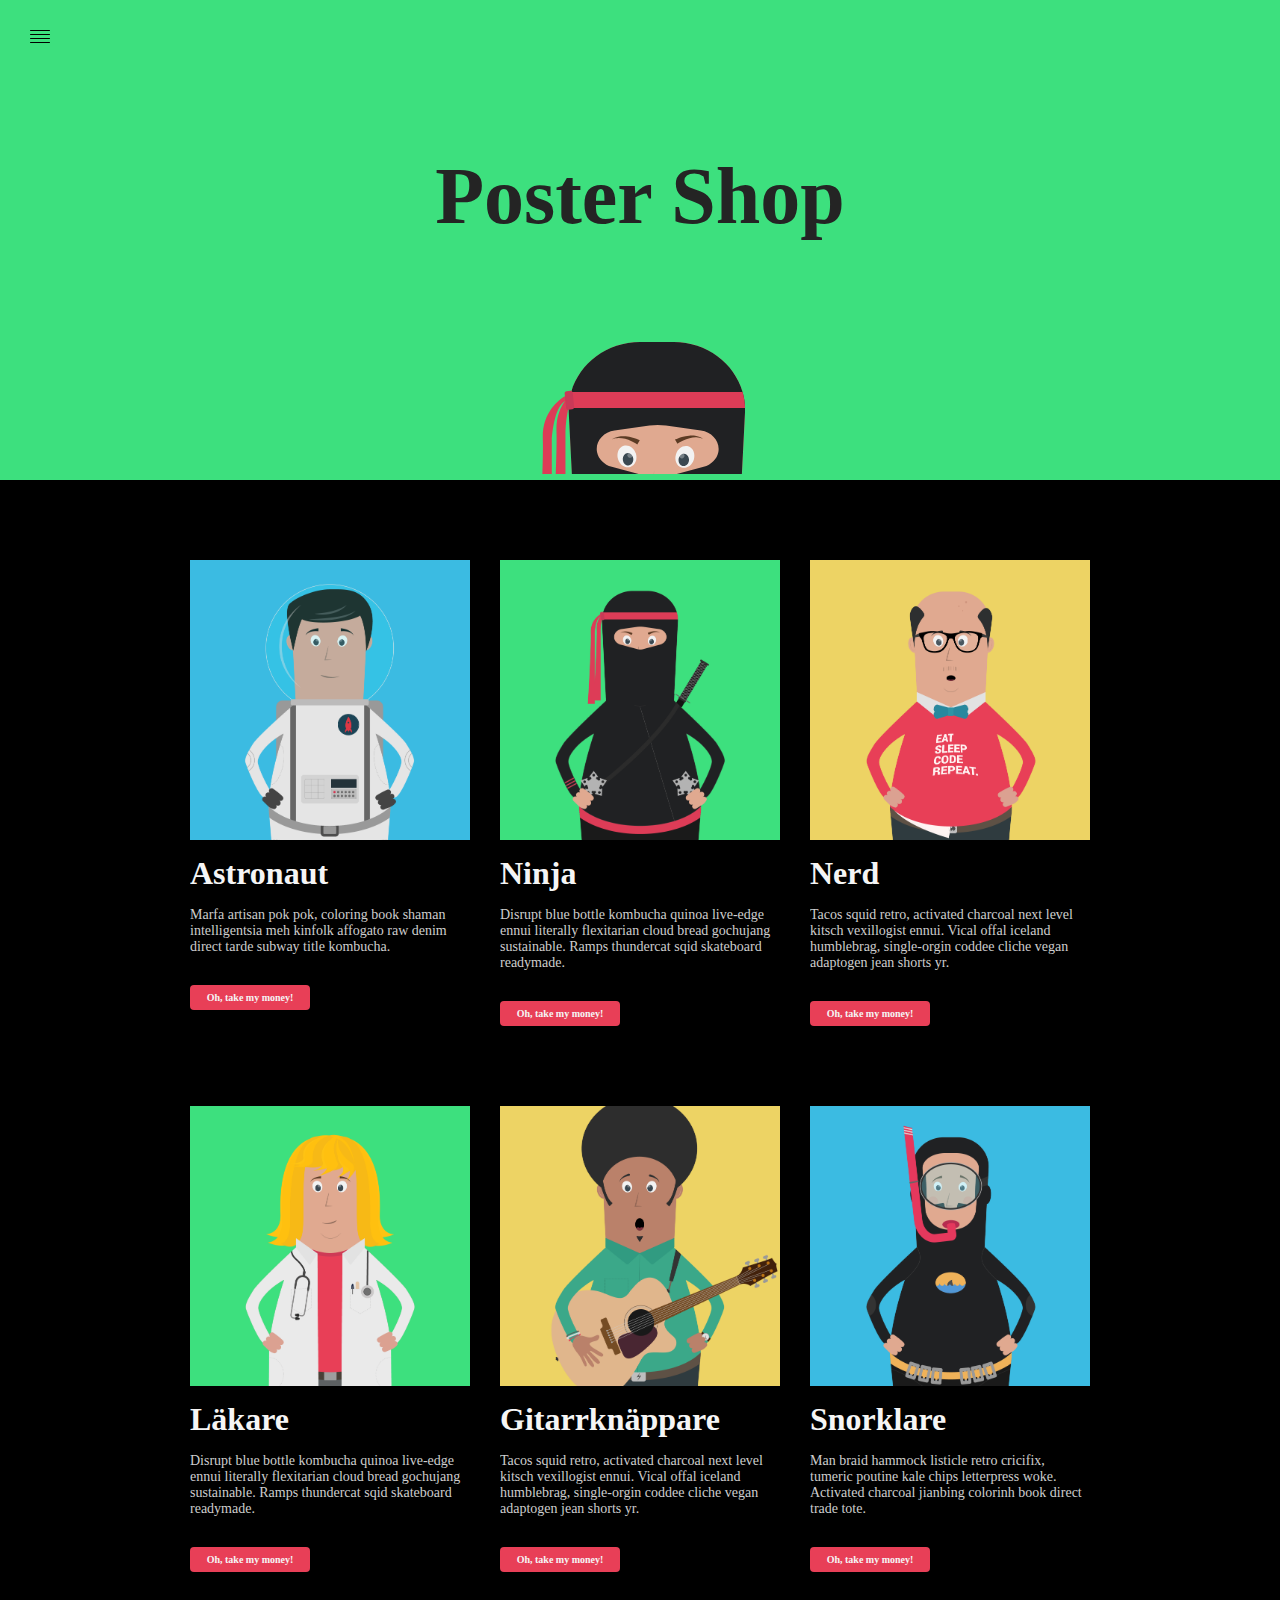
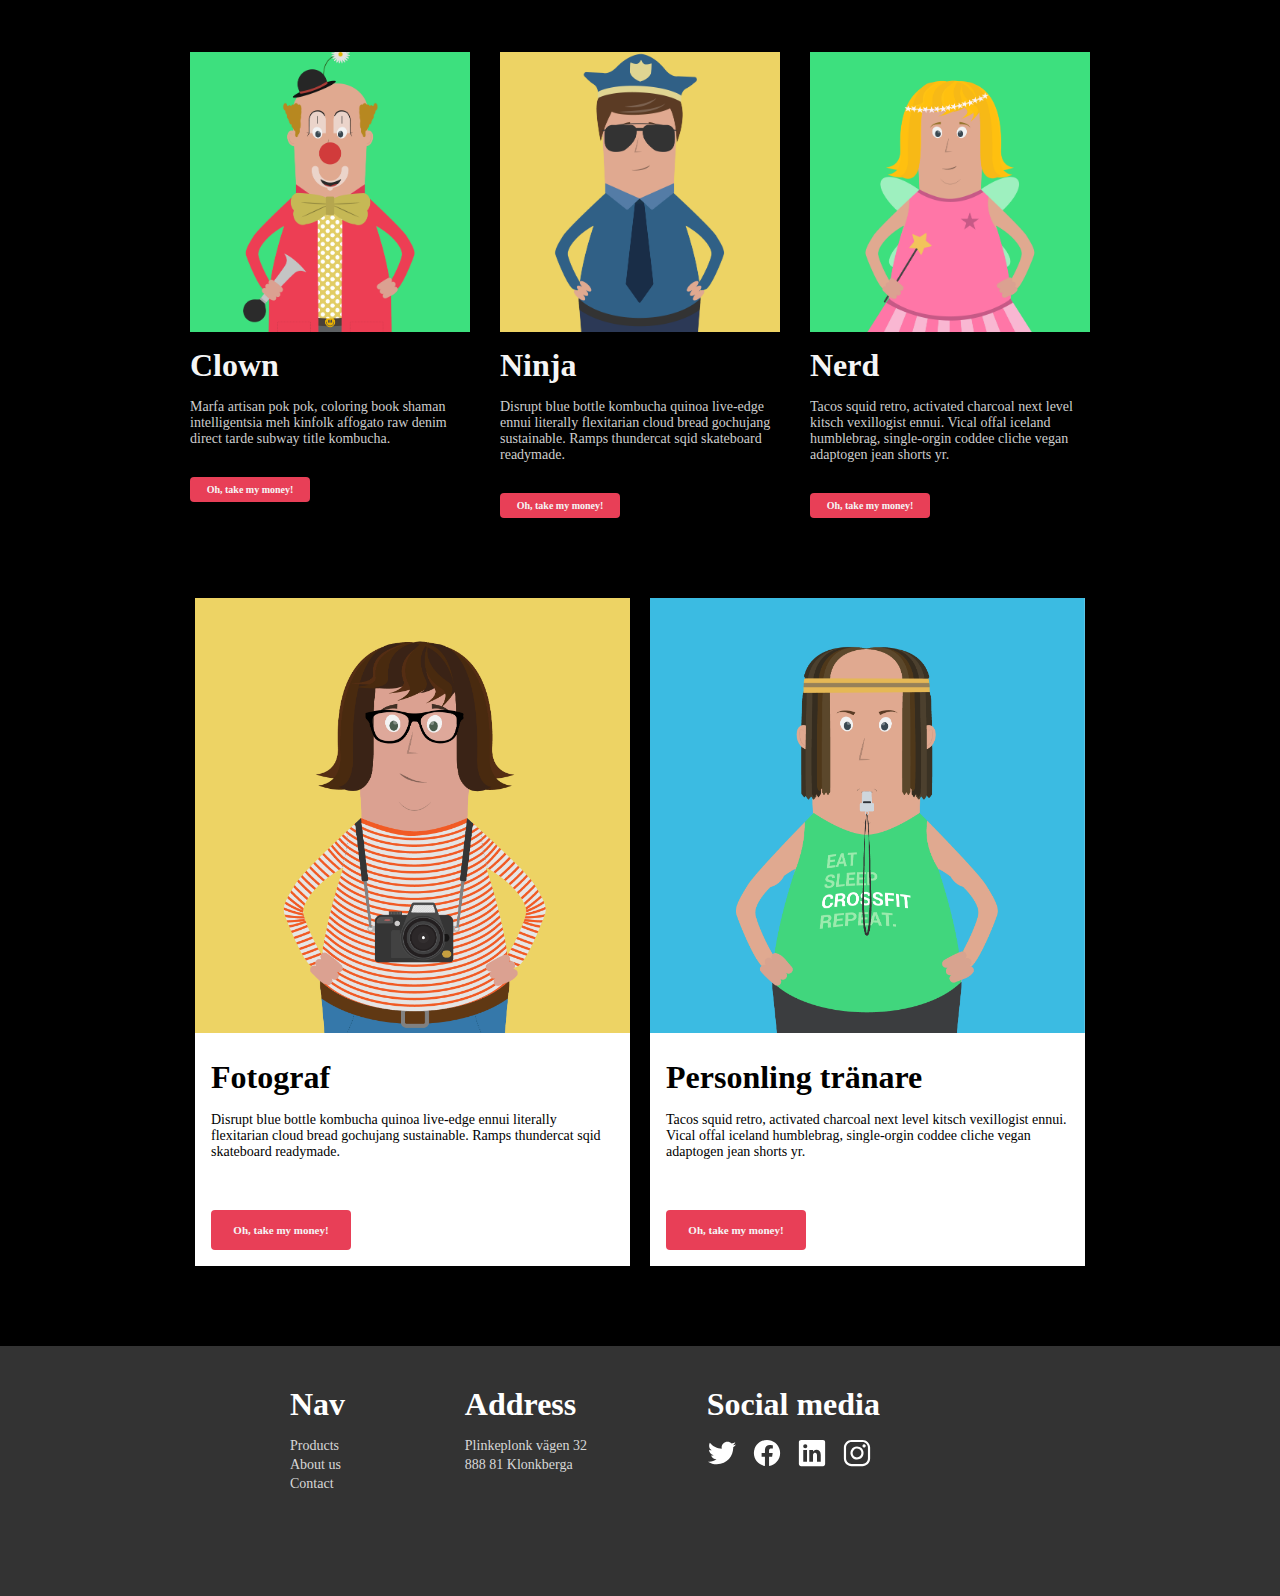
==== index.html @ b1340f45 "add files" ====
<!DOCTYPE html>
<html lang="en">
  <head>
    <meta charset="UTF-8" />
    <meta name="viewport" content="width=device-width, initial-scale=1.0" />
    <link rel="stylesheet" href="style.css" />
    <title>Poster-shop</title>
  </head>
  <body>
    <header>
      <nav>
        <div class="hamburger-menu">
          <div class="line"></div>
          <div class="line"></div>
          <div class="line"></div>
          <div class="line"></div>
        </div>
        <div class="title-div">
          <h1>Poster Shop</h1>
        </div>
        <div class="ninja">
          <img
            class="image ninjaicon"
            src="assets/ninjahead.svg"
            alt="ninjahead"
          />
        </div>
      </nav>
    </header>
    <div class="content-holder">
      <section class="poster">
        <div class="post">
          <img class="image" src="assets/char-1.png" alt="astronaut" />

          <h2>Astronaut</h2>
          <p>
            Marfa artisan pok pok, coloring book shaman intelligentsia meh
            kinfolk affogato raw denim direct tarde subway title kombucha.
          </p>
          <button id="btn">Oh, take my money!</button>
        </div>
        <div class="post">
          <img class="image" src="assets/char-2.png" alt="ninja" />
          <h2>Ninja</h2>
          <p>
            Disrupt blue bottle kombucha quinoa live-edge ennui literally
            flexitarian cloud bread gochujang sustainable. Ramps thundercat sqid
            skateboard readymade.
          </p>
          <button id="btn11">Oh, take my money!</button>
        </div>
        <div class="post">
          <img class="image" src="assets/char-3.png" alt="nerd" />

          <h2>Nerd</h2>
          <p>
            Tacos squid retro, activated charcoal next level kitsch vexillogist
            ennui. Vical offal iceland humblebrag, single-orgin coddee cliche
            vegan adaptogen jean shorts yr.
          </p>
          <button id="btn12">Oh, take my money!</button>
        </div>
      </section>
      <section class="poster1">
        <div class="post">
          <img class="image" src="assets/char-11.png" alt="lakare" />

          <h2>Läkare</h2>
          <p>
            Disrupt blue bottle kombucha quinoa live-edge ennui literally
            flexitarian cloud bread gochujang sustainable. Ramps thundercat sqid
            skateboard readymade.
          </p>
          <button id="btn2">Oh, take my money!</button>
        </div>
        <div class="post">
          <img class="image" src="assets/char-12.png" alt="guitar" />

          <h2>Gitarrknäppare</h2>
          <p>
            Tacos squid retro, activated charcoal next level kitsch vexillogist
            ennui. Vical offal iceland humblebrag, single-orgin coddee cliche
            vegan adaptogen jean shorts yr.
          </p>
          <button id="btn21">Oh, take my money!</button>
        </div>
        <div class="post">
          <img class="image" src="assets/char-4.png" alt="snorklare" />

          <h2>Snorklare</h2>
          <p>
            Man braid hammock listicle retro cricifix, tumeric poutine kale
            chips letterpress woke. Activated charcoal jianbing colorinh book
            direct trade tote.
          </p>
          <button id="btn22">Oh, take my money!</button>
        </div>
      </section>
      <section class="poster2">
        <div class="post">
          <img class="image" src="assets/char-5.png" alt="clown" />

          <h2>Clown</h2>
          <p>
            Marfa artisan pok pok, coloring book shaman intelligentsia meh
            kinfolk affogato raw denim direct tarde subway title kombucha.
          </p>
          <button id="btn3">Oh, take my money!</button>
        </div>
        <div class="post">
          <img class="image" src="assets/char-6.png" alt="ninja2" />

          <h2>Ninja</h2>
          <p>
            Disrupt blue bottle kombucha quinoa live-edge ennui literally
            flexitarian cloud bread gochujang sustainable. Ramps thundercat sqid
            skateboard readymade.
          </p>
          <button id="btn31">Oh, take my money!</button>
        </div>
        <div class="post">
          <img class="image" src="assets/char-8.png" alt="nerd2" />

          <h2>Nerd</h2>
          <p>
            Tacos squid retro, activated charcoal next level kitsch vexillogist
            ennui. Vical offal iceland humblebrag, single-orgin coddee cliche
            vegan adaptogen jean shorts yr.
          </p>
          <button id="btn32">Oh, take my money!</button>
        </div>
      </section>
      <section class="cards">
        <div class="card1">
          <img src="assets/char-7.png" class="boxImg" alt="foto" />

          <h2>Fotograf</h2>
          <p>
            Disrupt blue bottle kombucha quinoa live-edge ennui literally
            flexitarian cloud bread gochujang sustainable. Ramps thundercat sqid
            skateboard readymade.
          </p>
          <button class="boxBtn" id="btnCard1">Oh, take my money!</button>
        </div>
        <div class="card2">
          <img src="assets/char-9.png" class="boxImg" alt="training" />

          <h2>Personling tränare</h2>
          <p>
            Tacos squid retro, activated charcoal next level kitsch vexillogist
            ennui. Vical offal iceland humblebrag, single-orgin coddee cliche
            vegan adaptogen jean shorts yr.
          </p>
          <button class="boxBtn" id="btnCard2">Oh, take my money!</button>
        </div>
      </section>
    </div>
    <footer class="footer">
      <div class="navcontent">
        <h2>Nav</h2>
        <ul class="content-list">
          <li>Products</li>
          <li>About us</li>
          <li>Contact</li>
        </ul>
      </div>
      <div class="navcontent">
        <h2>Address</h2>
        <ul class="content-list">
          <li>Plinkeplonk vägen 32</li>
          <li>888 81 Klonkberga</li>
        </ul>
      </div>
      <div class="navcontent">
         <h2>Social media</h2>
        <ul class="social-media">
          <li><img src="assets/logo-twitter.svg" alt="logo-twitter" /></li>
          <li><img src="assets/logo-facebook.svg" alt="logo-facebook" /></li>
          <li><img src="assets/logo-linkedin.svg" alt="logo-linkedin" /></li>
          <li><img src="assets/logo-instagram.svg" alt="logo-instagram" /></li>
        </ul>
      </div>
    </footer>
  </body>
</html>
---- style.css ----
* {
  margin: 0;
  padding: 0;
}
body {
  background-color: #000;
}
nav {
  display: flex;
  background-color: #3de07e;
  width: 100%;
  height: 480px;
  flex-direction: column;
  gap: 33px;
}
.hamburger-menu {
  display: flex;
  justify-content: flex-start;
  flex-direction: column;
  gap: 3px;
  padding: 30px;
}
.ninjaicon {
  margin-top: 67px;
}

.line {
  content: "";
  color: #000;
  width: 20px;
  border-radius: 4px;
  border-top: 1.5px solid #000;
}
.title-div {
  display: flex;
  justify-content: center;
  align-items: center;
  width: 100%;
}
h1 {
  font-size: 80px;
  white-space: nowrap;
  align-self: center;
  margin-top: 45px;
  font-family: Roboto;
  color: #242424;
}
.ninja {
  display: flex;
  justify-content: center;
  width: 100%;
  align-self: bottom;
}
.content-holder {
  display: flex;
  flex-direction: column;
  justify-content: center;
  gap: 80px;
}
.poster {
  margin-top: 80px;
}
button {
  background-color: #e83f57;
  display: flex;
  align-items: center;
  justify-content: center;
  border-color: transparent;
  text-align: center;
  border-radius: 4px;
  font-family: roboto;
  height: 25px;
  width: 120px;
  font-size: 10px;
  padding-inline: 25px 25px;
  white-space: nowrap;
  font-weight: 600;
  color: whitesmoke;
  margin-top: 15px;
}

.poster,
.poster1,
.poster2 {
  display: flex;
  color: #fff;
  gap: 30px;
  justify-content: center;
}
.post {
  display: flex;
  font-family: roboto;
  gap: 15px;
  flex-direction: column;
  max-width: 280px;
  overflow-x: hidden;
}
.post h2 {
  font-size: 32px;
  color: whitesmoke;
}
.post p {
  color: #ffffffd0;
  font-size: 14px;
}
.cards {
  display: flex;
  gap: 20px;
  justify-content: center;
  margin-bottom: 80px;
}
.card1 {
  width: 435px;
  background-color: #fff;
}

.card2 {
  width: 435px;
  background-color: #fff;
}
.card1 > h2,
.card2 > h2 {
  color: #000;
  font-family: roboto;
  font-size: 32px;
  margin: 16px;
  margin-top: 22px;
}
.card1 > p,
.card2 > p {
  color: #000;
  font-family: roboto;
  font-size: 14px;
  margin-top: 0;
  margin: 16px;
  margin-bottom: 50px;
}
.boxBtn {
  margin: 16px;
  height: 40px;
  font-size: 11px;
  padding-inline: 55px 55px;
  width: 140px;
}

.image {
  max-width: 280px;
  max-height: 280px;
}
.boxImg {
  max-width: 100%;
}

.footer {
  display: flex;
  width: 100%;
  background-color: #333;
  color: whitesmoke;
  height: 250px;
  justify-content: space-between;
}
.navcontent {
  color: #fff;
  margin-top: 40px;
  align-self: flex-start;
}
.navcontent:nth-child(1) {
  margin-inline: 290px 0;
}
.navcontent:nth-child(3) {
  margin-inline: 0px 400px;
}
.navcontent h2 {
  font-size: 32px;
  font-family: roboto;
  margin-bottom: 15px;
}
ul {
  list-style: none;
}
.content-list {
  display: flex;
  flex-direction: column;
  gap: 3px;
  list-style: none;
  text-decoration: none;
}

.content-list > li {
  font-size: 14px;
  color: #ffffffd0;
  font-family: roboto;
}
.social-media {
  display: flex;
  gap: 15px;
}
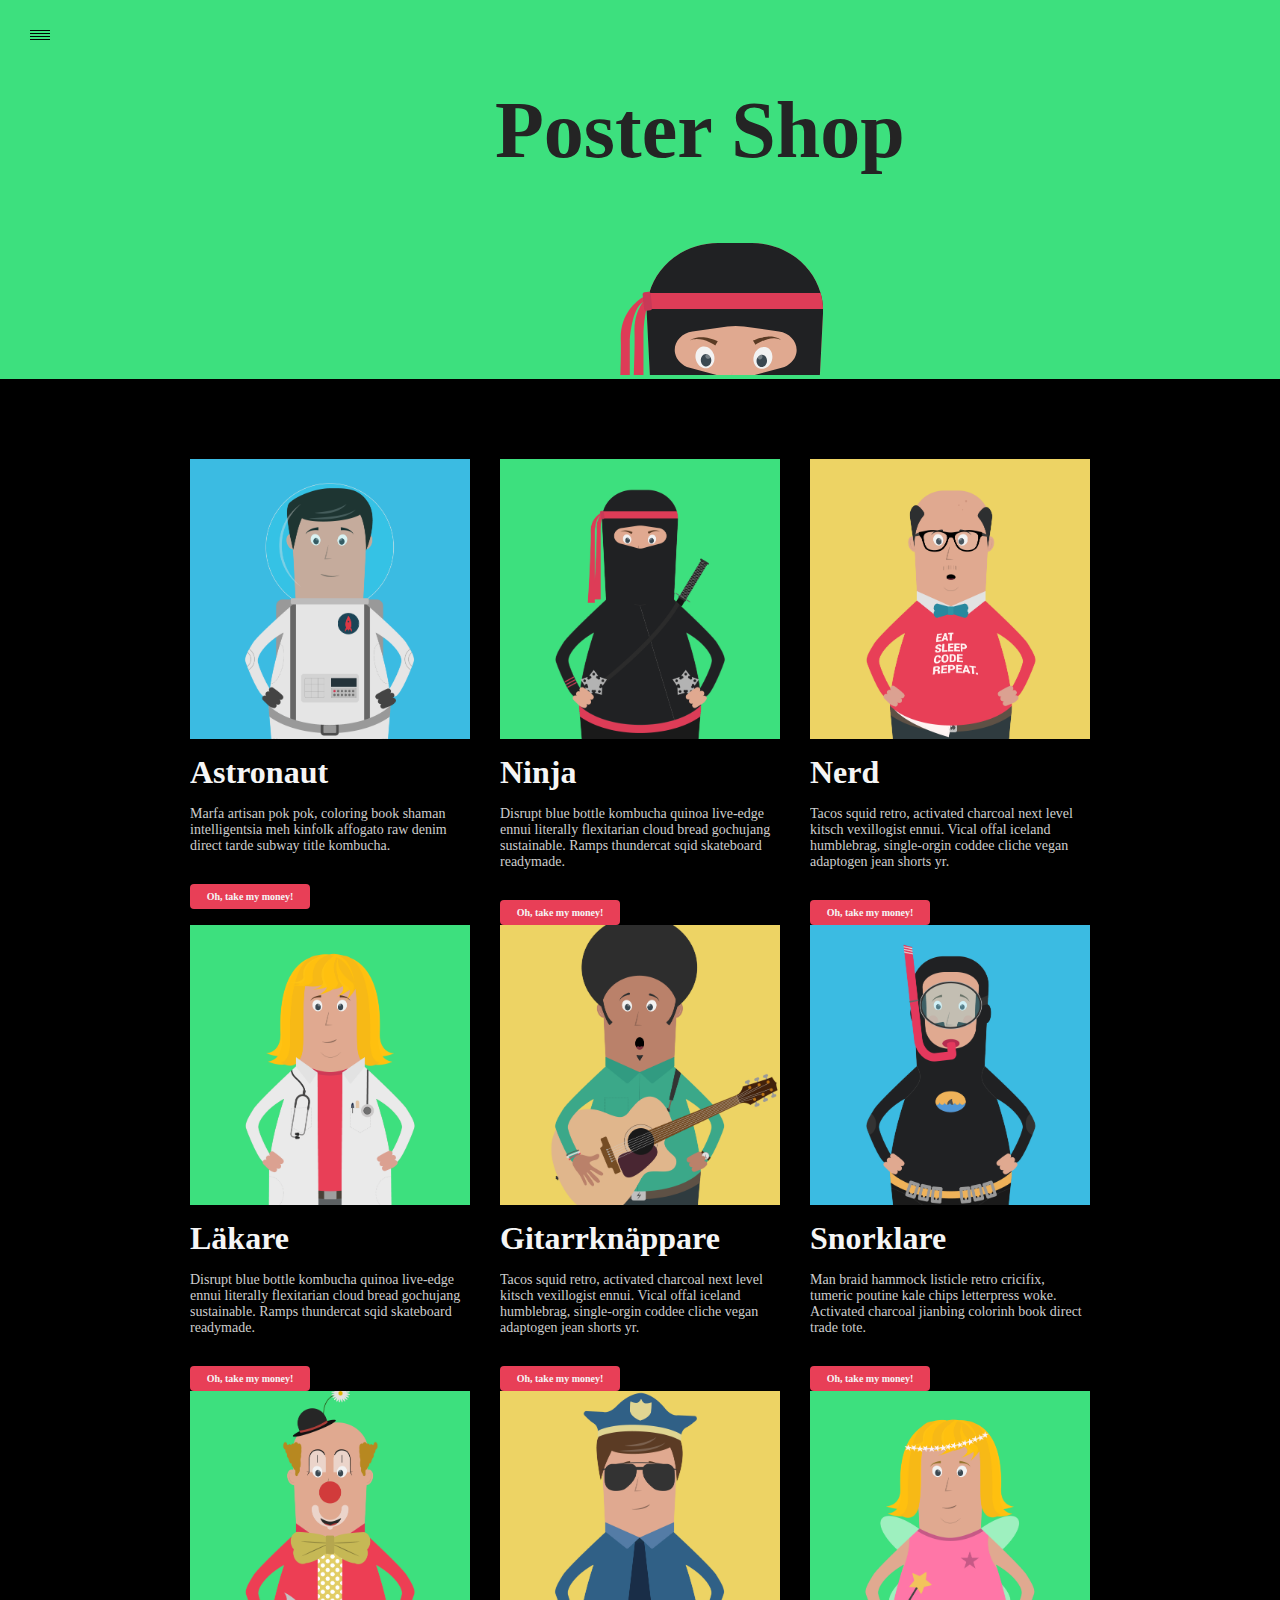
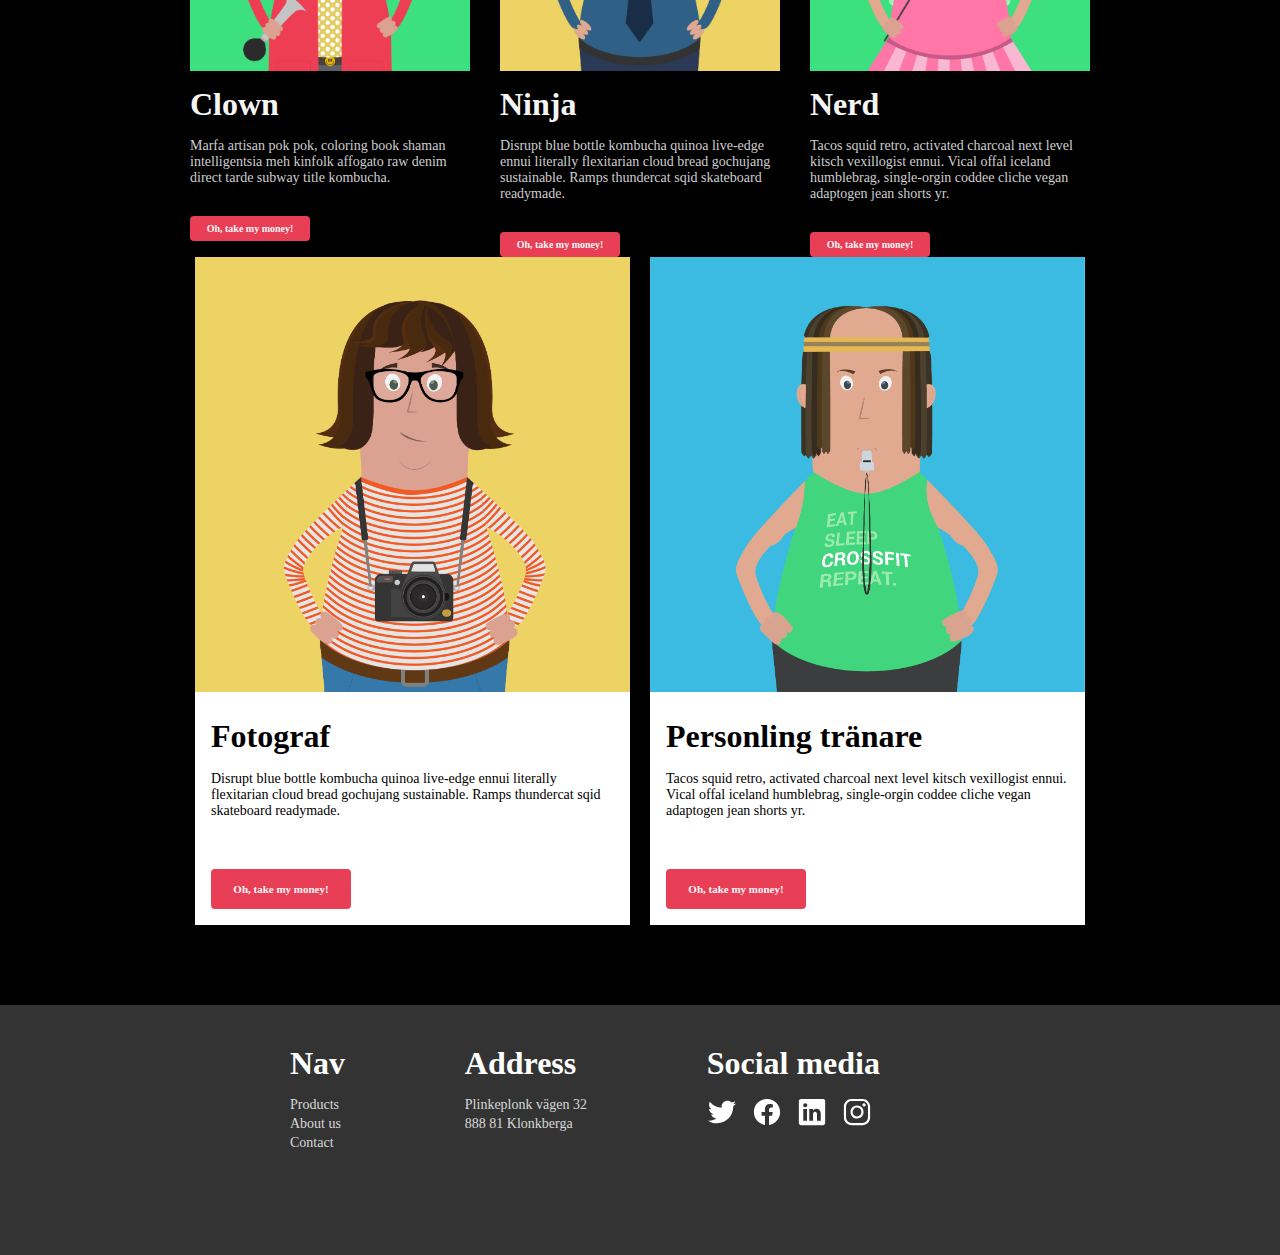
==== commit b83f855e: "added grid for header" ====
--- a/index.html
+++ b/index.html
@@ -7,27 +7,28 @@
     <title>Poster-shop</title>
   </head>
   <body>
-    <header>
-      <nav>
-        <div class="hamburger-menu">
-          <div class="line"></div>
-          <div class="line"></div>
-          <div class="line"></div>
-          <div class="line"></div>
-        </div>
-        <div class="title-div">
+    <nav class="box1">
+      <div class="box1-1">
+        <div class="line l1"></div>
+        <div class="line l2"></div>
+        <div class="line l3"></div>
+        <div class="line l4"></div>
+      </div>
+      <div class="box1-2">
+        <div class="navc n1">
           <h1>Poster Shop</h1>
         </div>
-        <div class="ninja">
+        <div class="navc n2">
           <img
             class="image ninjaicon"
             src="assets/ninjahead.svg"
             alt="ninjahead"
           />
         </div>
-      </nav>
-    </header>
-    <div class="content-holder">
+      </div>
+    </nav>
+
+    <div class="box2">
       <section class="poster">
         <div class="post">
           <img class="image" src="assets/char-1.png" alt="astronaut" />
@@ -172,7 +173,7 @@
         </ul>
       </div>
       <div class="navcontent">
-         <h2>Social media</h2>
+        <h2>Social media</h2>
         <ul class="social-media">
           <li><img src="assets/logo-twitter.svg" alt="logo-twitter" /></li>
           <li><img src="assets/logo-facebook.svg" alt="logo-facebook" /></li>
--- a/style.css
+++ b/style.css
@@ -5,20 +5,16 @@
 body {
   background-color: #000;
 }
-nav {
-  display: flex;
+.box1 {
+  padding: 30px;
+  padding-bottom: 0;
   background-color: #3de07e;
-  width: 100%;
-  height: 480px;
-  flex-direction: column;
-  gap: 33px;
-}
-.hamburger-menu {
-  display: flex;
-  justify-content: flex-start;
-  flex-direction: column;
-  gap: 3px;
-  padding: 30px;
+}
+.box1-1 {
+  display: grid;
+  grid-column: 1;
+  grid-row-gap: 2px;
+  grid-template-columns: 2px 2px 2px;
 }
 .ninjaicon {
   margin-top: 67px;
@@ -27,15 +23,42 @@
 .line {
   content: "";
   color: #000;
+  margin-bottom: 0;
   width: 20px;
-  border-radius: 4px;
   border-top: 1.5px solid #000;
 }
-.title-div {
-  display: flex;
-  justify-content: center;
-  align-items: center;
-  width: 100%;
+.l1 {
+  grid-column: 1 / span 2;
+  grid-row: 1;
+}
+.l2 {
+  grid-column: 1 / span 2;
+  grid-row: 2;
+}
+.l3 {
+  grid-column: 1 / span 2;
+  grid-row: 3;
+}
+.l4 {
+  grid-column: 1 / span 2;
+  grid-row: 4;
+}
+.box1-2 {
+  display: grid;
+  grid-column: 2 / span 3;
+  grid-template-columns: 155px 155px 155px;
+}
+
+.navc {
+  font-family: roboto;
+}
+.n1 {
+  grid-column: 4 / span 5;
+  grid-row: 4;
+}
+.n2 {
+  grid-column: 5 / span 10;
+  grid-row: 5;
 }
 h1 {
   font-size: 80px;
@@ -44,12 +67,6 @@
   margin-top: 45px;
   font-family: Roboto;
   color: #242424;
-}
-.ninja {
-  display: flex;
-  justify-content: center;
-  width: 100%;
-  align-self: bottom;
 }
 .content-holder {
   display: flex;
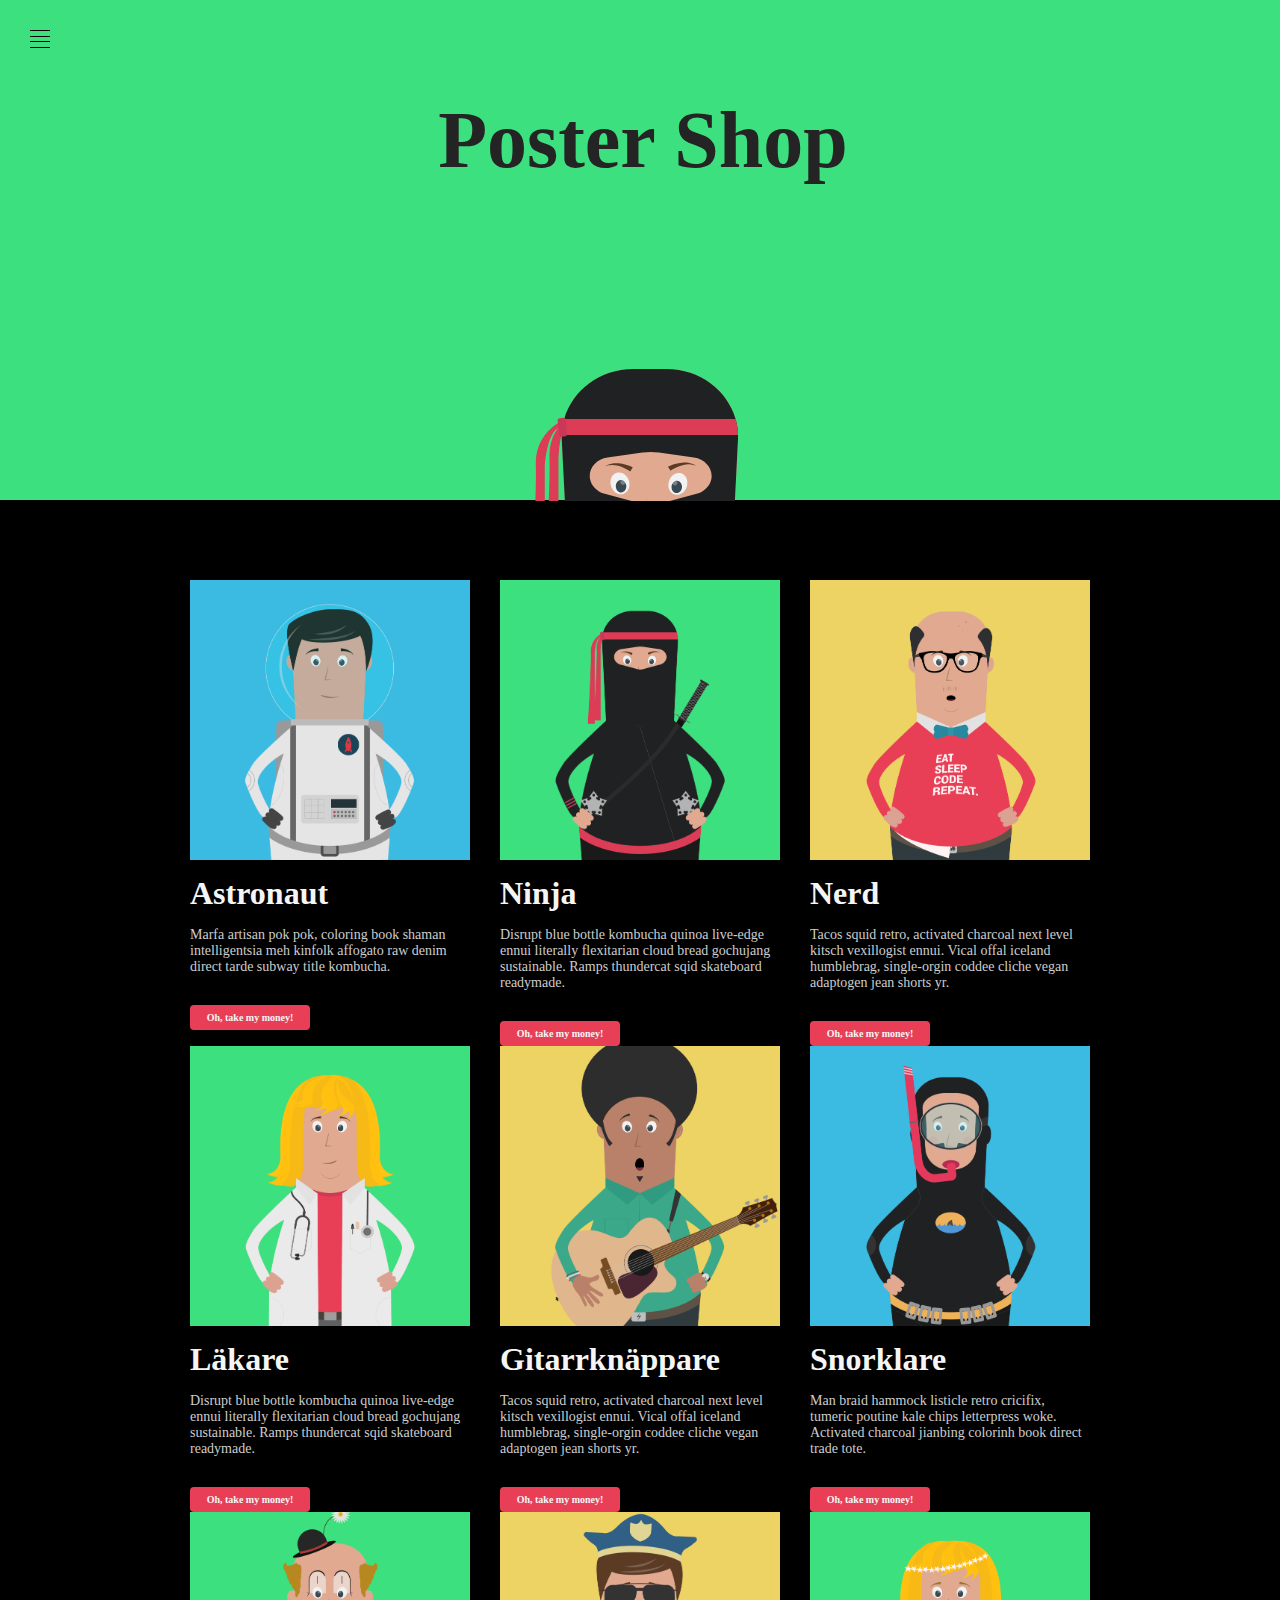
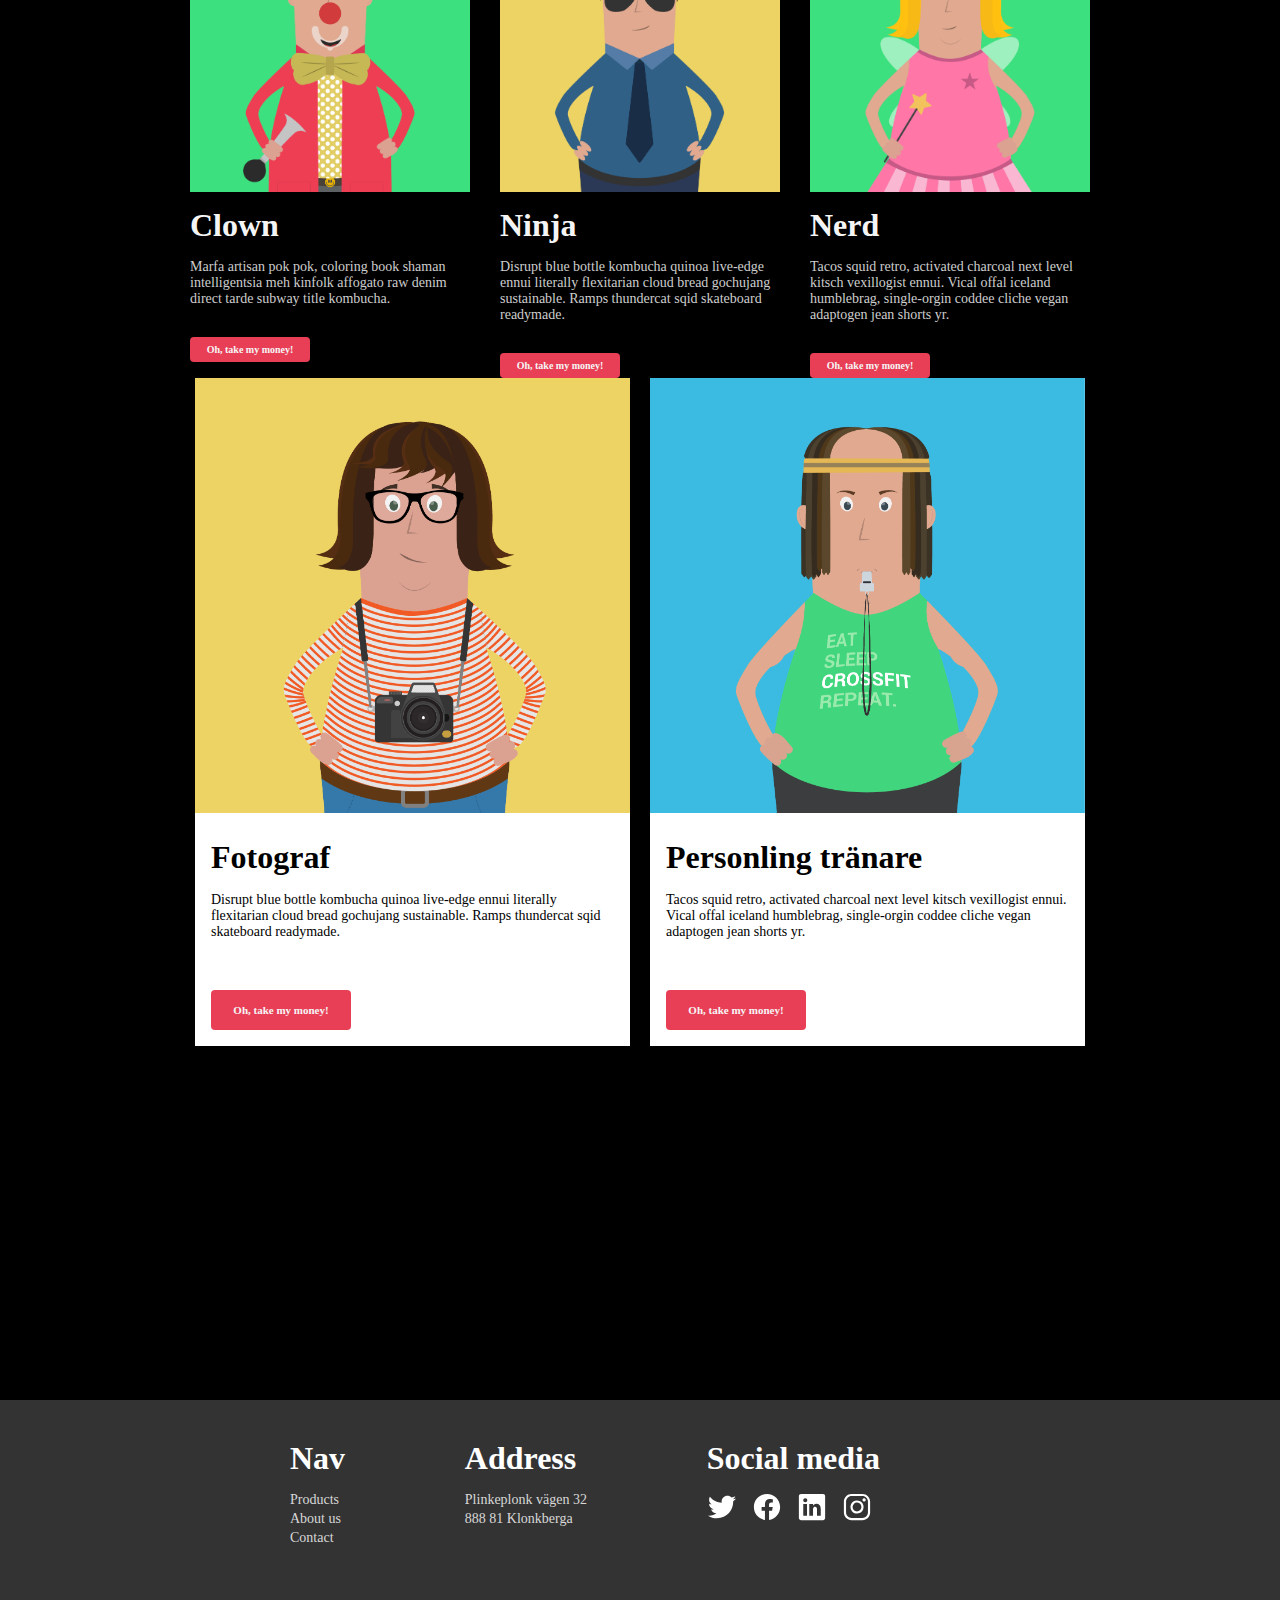
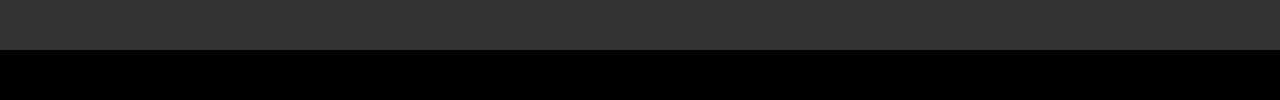
==== commit cb25d3ca: "add grid style for header" ====
--- a/index.html
+++ b/index.html
@@ -7,180 +7,184 @@
     <title>Poster-shop</title>
   </head>
   <body>
-    <nav class="box1">
-      <div class="box1-1">
-        <div class="line l1"></div>
-        <div class="line l2"></div>
-        <div class="line l3"></div>
-        <div class="line l4"></div>
+    <div class="page-container">
+      <nav class="box1 h1">
+        <div class="box1-1">
+          <div class="line l1"></div>
+          <div class="line l2"></div>
+          <div class="line l3"></div>
+          <div class="line l4"></div>
+        </div>
+        <div class="box1-2">
+          <div class="navc n1">
+            <h1>Poster Shop</h1>
+          </div>
+          <div class="navc n2">
+            <img
+              class="image ninjaicon"
+              src="assets/ninjahead.svg"
+              alt="ninjahead"
+            />
+          </div>
+        </div>
+      </nav>
+
+      <div class="box2" h2>
+        <section class="poster">
+          <div class="post">
+            <img class="image" src="assets/char-1.png" alt="astronaut" />
+
+            <h2>Astronaut</h2>
+            <p>
+              Marfa artisan pok pok, coloring book shaman intelligentsia meh
+              kinfolk affogato raw denim direct tarde subway title kombucha.
+            </p>
+            <button id="btn">Oh, take my money!</button>
+          </div>
+          <div class="post">
+            <img class="image" src="assets/char-2.png" alt="ninja" />
+            <h2>Ninja</h2>
+            <p>
+              Disrupt blue bottle kombucha quinoa live-edge ennui literally
+              flexitarian cloud bread gochujang sustainable. Ramps thundercat
+              sqid skateboard readymade.
+            </p>
+            <button id="btn11">Oh, take my money!</button>
+          </div>
+          <div class="post">
+            <img class="image" src="assets/char-3.png" alt="nerd" />
+
+            <h2>Nerd</h2>
+            <p>
+              Tacos squid retro, activated charcoal next level kitsch
+              vexillogist ennui. Vical offal iceland humblebrag, single-orgin
+              coddee cliche vegan adaptogen jean shorts yr.
+            </p>
+            <button id="btn12">Oh, take my money!</button>
+          </div>
+        </section>
+        <section class="poster1">
+          <div class="post">
+            <img class="image" src="assets/char-11.png" alt="lakare" />
+
+            <h2>Läkare</h2>
+            <p>
+              Disrupt blue bottle kombucha quinoa live-edge ennui literally
+              flexitarian cloud bread gochujang sustainable. Ramps thundercat
+              sqid skateboard readymade.
+            </p>
+            <button id="btn2">Oh, take my money!</button>
+          </div>
+          <div class="post">
+            <img class="image" src="assets/char-12.png" alt="guitar" />
+
+            <h2>Gitarrknäppare</h2>
+            <p>
+              Tacos squid retro, activated charcoal next level kitsch
+              vexillogist ennui. Vical offal iceland humblebrag, single-orgin
+              coddee cliche vegan adaptogen jean shorts yr.
+            </p>
+            <button id="btn21">Oh, take my money!</button>
+          </div>
+          <div class="post">
+            <img class="image" src="assets/char-4.png" alt="snorklare" />
+
+            <h2>Snorklare</h2>
+            <p>
+              Man braid hammock listicle retro cricifix, tumeric poutine kale
+              chips letterpress woke. Activated charcoal jianbing colorinh book
+              direct trade tote.
+            </p>
+            <button id="btn22">Oh, take my money!</button>
+          </div>
+        </section>
+        <section class="poster2">
+          <div class="post">
+            <img class="image" src="assets/char-5.png" alt="clown" />
+
+            <h2>Clown</h2>
+            <p>
+              Marfa artisan pok pok, coloring book shaman intelligentsia meh
+              kinfolk affogato raw denim direct tarde subway title kombucha.
+            </p>
+            <button id="btn3">Oh, take my money!</button>
+          </div>
+          <div class="post">
+            <img class="image" src="assets/char-6.png" alt="ninja2" />
+
+            <h2>Ninja</h2>
+            <p>
+              Disrupt blue bottle kombucha quinoa live-edge ennui literally
+              flexitarian cloud bread gochujang sustainable. Ramps thundercat
+              sqid skateboard readymade.
+            </p>
+            <button id="btn31">Oh, take my money!</button>
+          </div>
+          <div class="post">
+            <img class="image" src="assets/char-8.png" alt="nerd2" />
+
+            <h2>Nerd</h2>
+            <p>
+              Tacos squid retro, activated charcoal next level kitsch
+              vexillogist ennui. Vical offal iceland humblebrag, single-orgin
+              coddee cliche vegan adaptogen jean shorts yr.
+            </p>
+            <button id="btn32">Oh, take my money!</button>
+          </div>
+        </section>
+        <section class="cards">
+          <div class="card1">
+            <img src="assets/char-7.png" class="boxImg" alt="foto" />
+
+            <h2>Fotograf</h2>
+            <p>
+              Disrupt blue bottle kombucha quinoa live-edge ennui literally
+              flexitarian cloud bread gochujang sustainable. Ramps thundercat
+              sqid skateboard readymade.
+            </p>
+            <button class="boxBtn" id="btnCard1">Oh, take my money!</button>
+          </div>
+          <div class="card2">
+            <img src="assets/char-9.png" class="boxImg" alt="training" />
+
+            <h2>Personling tränare</h2>
+            <p>
+              Tacos squid retro, activated charcoal next level kitsch
+              vexillogist ennui. Vical offal iceland humblebrag, single-orgin
+              coddee cliche vegan adaptogen jean shorts yr.
+            </p>
+            <button class="boxBtn" id="btnCard2">Oh, take my money!</button>
+          </div>
+        </section>
       </div>
-      <div class="box1-2">
-        <div class="navc n1">
-          <h1>Poster Shop</h1>
+      <footer class="box3 h3">
+        <div class="navcontent">
+          <h2>Nav</h2>
+          <ul class="content-list">
+            <li>Products</li>
+            <li>About us</li>
+            <li>Contact</li>
+          </ul>
         </div>
-        <div class="navc n2">
-          <img
-            class="image ninjaicon"
-            src="assets/ninjahead.svg"
-            alt="ninjahead"
-          />
+        <div class="navcontent">
+          <h2>Address</h2>
+          <ul class="content-list">
+            <li>Plinkeplonk vägen 32</li>
+            <li>888 81 Klonkberga</li>
+          </ul>
         </div>
-      </div>
-    </nav>
-
-    <div class="box2">
-      <section class="poster">
-        <div class="post">
-          <img class="image" src="assets/char-1.png" alt="astronaut" />
-
-          <h2>Astronaut</h2>
-          <p>
-            Marfa artisan pok pok, coloring book shaman intelligentsia meh
-            kinfolk affogato raw denim direct tarde subway title kombucha.
-          </p>
-          <button id="btn">Oh, take my money!</button>
+        <div class="navcontent">
+          <h2>Social media</h2>
+          <ul class="social-media">
+            <li><img src="assets/logo-twitter.svg" alt="logo-twitter" /></li>
+            <li><img src="assets/logo-facebook.svg" alt="logo-facebook" /></li>
+            <li><img src="assets/logo-linkedin.svg" alt="logo-linkedin" /></li>
+            <li>
+              <img src="assets/logo-instagram.svg" alt="logo-instagram" />
+            </li>
+          </ul>
         </div>
-        <div class="post">
-          <img class="image" src="assets/char-2.png" alt="ninja" />
-          <h2>Ninja</h2>
-          <p>
-            Disrupt blue bottle kombucha quinoa live-edge ennui literally
-            flexitarian cloud bread gochujang sustainable. Ramps thundercat sqid
-            skateboard readymade.
-          </p>
-          <button id="btn11">Oh, take my money!</button>
-        </div>
-        <div class="post">
-          <img class="image" src="assets/char-3.png" alt="nerd" />
-
-          <h2>Nerd</h2>
-          <p>
-            Tacos squid retro, activated charcoal next level kitsch vexillogist
-            ennui. Vical offal iceland humblebrag, single-orgin coddee cliche
-            vegan adaptogen jean shorts yr.
-          </p>
-          <button id="btn12">Oh, take my money!</button>
-        </div>
-      </section>
-      <section class="poster1">
-        <div class="post">
-          <img class="image" src="assets/char-11.png" alt="lakare" />
-
-          <h2>Läkare</h2>
-          <p>
-            Disrupt blue bottle kombucha quinoa live-edge ennui literally
-            flexitarian cloud bread gochujang sustainable. Ramps thundercat sqid
-            skateboard readymade.
-          </p>
-          <button id="btn2">Oh, take my money!</button>
-        </div>
-        <div class="post">
-          <img class="image" src="assets/char-12.png" alt="guitar" />
-
-          <h2>Gitarrknäppare</h2>
-          <p>
-            Tacos squid retro, activated charcoal next level kitsch vexillogist
-            ennui. Vical offal iceland humblebrag, single-orgin coddee cliche
-            vegan adaptogen jean shorts yr.
-          </p>
-          <button id="btn21">Oh, take my money!</button>
-        </div>
-        <div class="post">
-          <img class="image" src="assets/char-4.png" alt="snorklare" />
-
-          <h2>Snorklare</h2>
-          <p>
-            Man braid hammock listicle retro cricifix, tumeric poutine kale
-            chips letterpress woke. Activated charcoal jianbing colorinh book
-            direct trade tote.
-          </p>
-          <button id="btn22">Oh, take my money!</button>
-        </div>
-      </section>
-      <section class="poster2">
-        <div class="post">
-          <img class="image" src="assets/char-5.png" alt="clown" />
-
-          <h2>Clown</h2>
-          <p>
-            Marfa artisan pok pok, coloring book shaman intelligentsia meh
-            kinfolk affogato raw denim direct tarde subway title kombucha.
-          </p>
-          <button id="btn3">Oh, take my money!</button>
-        </div>
-        <div class="post">
-          <img class="image" src="assets/char-6.png" alt="ninja2" />
-
-          <h2>Ninja</h2>
-          <p>
-            Disrupt blue bottle kombucha quinoa live-edge ennui literally
-            flexitarian cloud bread gochujang sustainable. Ramps thundercat sqid
-            skateboard readymade.
-          </p>
-          <button id="btn31">Oh, take my money!</button>
-        </div>
-        <div class="post">
-          <img class="image" src="assets/char-8.png" alt="nerd2" />
-
-          <h2>Nerd</h2>
-          <p>
-            Tacos squid retro, activated charcoal next level kitsch vexillogist
-            ennui. Vical offal iceland humblebrag, single-orgin coddee cliche
-            vegan adaptogen jean shorts yr.
-          </p>
-          <button id="btn32">Oh, take my money!</button>
-        </div>
-      </section>
-      <section class="cards">
-        <div class="card1">
-          <img src="assets/char-7.png" class="boxImg" alt="foto" />
-
-          <h2>Fotograf</h2>
-          <p>
-            Disrupt blue bottle kombucha quinoa live-edge ennui literally
-            flexitarian cloud bread gochujang sustainable. Ramps thundercat sqid
-            skateboard readymade.
-          </p>
-          <button class="boxBtn" id="btnCard1">Oh, take my money!</button>
-        </div>
-        <div class="card2">
-          <img src="assets/char-9.png" class="boxImg" alt="training" />
-
-          <h2>Personling tränare</h2>
-          <p>
-            Tacos squid retro, activated charcoal next level kitsch vexillogist
-            ennui. Vical offal iceland humblebrag, single-orgin coddee cliche
-            vegan adaptogen jean shorts yr.
-          </p>
-          <button class="boxBtn" id="btnCard2">Oh, take my money!</button>
-        </div>
-      </section>
+      </footer>
     </div>
-    <footer class="footer">
-      <div class="navcontent">
-        <h2>Nav</h2>
-        <ul class="content-list">
-          <li>Products</li>
-          <li>About us</li>
-          <li>Contact</li>
-        </ul>
-      </div>
-      <div class="navcontent">
-        <h2>Address</h2>
-        <ul class="content-list">
-          <li>Plinkeplonk vägen 32</li>
-          <li>888 81 Klonkberga</li>
-        </ul>
-      </div>
-      <div class="navcontent">
-        <h2>Social media</h2>
-        <ul class="social-media">
-          <li><img src="assets/logo-twitter.svg" alt="logo-twitter" /></li>
-          <li><img src="assets/logo-facebook.svg" alt="logo-facebook" /></li>
-          <li><img src="assets/logo-linkedin.svg" alt="logo-linkedin" /></li>
-          <li><img src="assets/logo-instagram.svg" alt="logo-instagram" /></li>
-        </ul>
-      </div>
-    </footer>
   </body>
 </html>
--- a/style.css
+++ b/style.css
@@ -2,10 +2,17 @@
   margin: 0;
   padding: 0;
 }
+
 body {
   background-color: #000;
 }
+.page-container {
+  display: grid;
+  grid-template-rows: 500px 2500px 300px;
+}
 .box1 {
+  display: grid;
+  grid-template-rows: 20px 200px 200px;
   padding: 30px;
   padding-bottom: 0;
   background-color: #3de07e;
@@ -45,21 +52,27 @@
 }
 .box1-2 {
   display: grid;
-  grid-column: 2 / span 3;
-  grid-template-columns: 155px 155px 155px;
-}
-
+  grid-column: 2;
+  grid-row: 2;
+  grid-gap: 52px;
+  grid-template-rows: 200px 200px 200px;
+}
 .navc {
-  font-family: roboto;
-}
-.n1 {
-  grid-column: 4 / span 5;
-  grid-row: 4;
-}
-.n2 {
-  grid-column: 5 / span 10;
-  grid-row: 5;
-}
+  width: 100%;
+}
+.navc .n1 {
+  grid-row: 1;
+  font-family: roboto;
+}
+.ninjaicon {
+  margin-inline: 85px;
+}
+
+.navc .n2 {
+  grid-row: 3;
+  font-family: roboto;
+}
+
 h1 {
   font-size: 80px;
   white-space: nowrap;
@@ -168,7 +181,7 @@
   max-width: 100%;
 }
 
-.footer {
+.box3 {
   display: flex;
   width: 100%;
   background-color: #333;
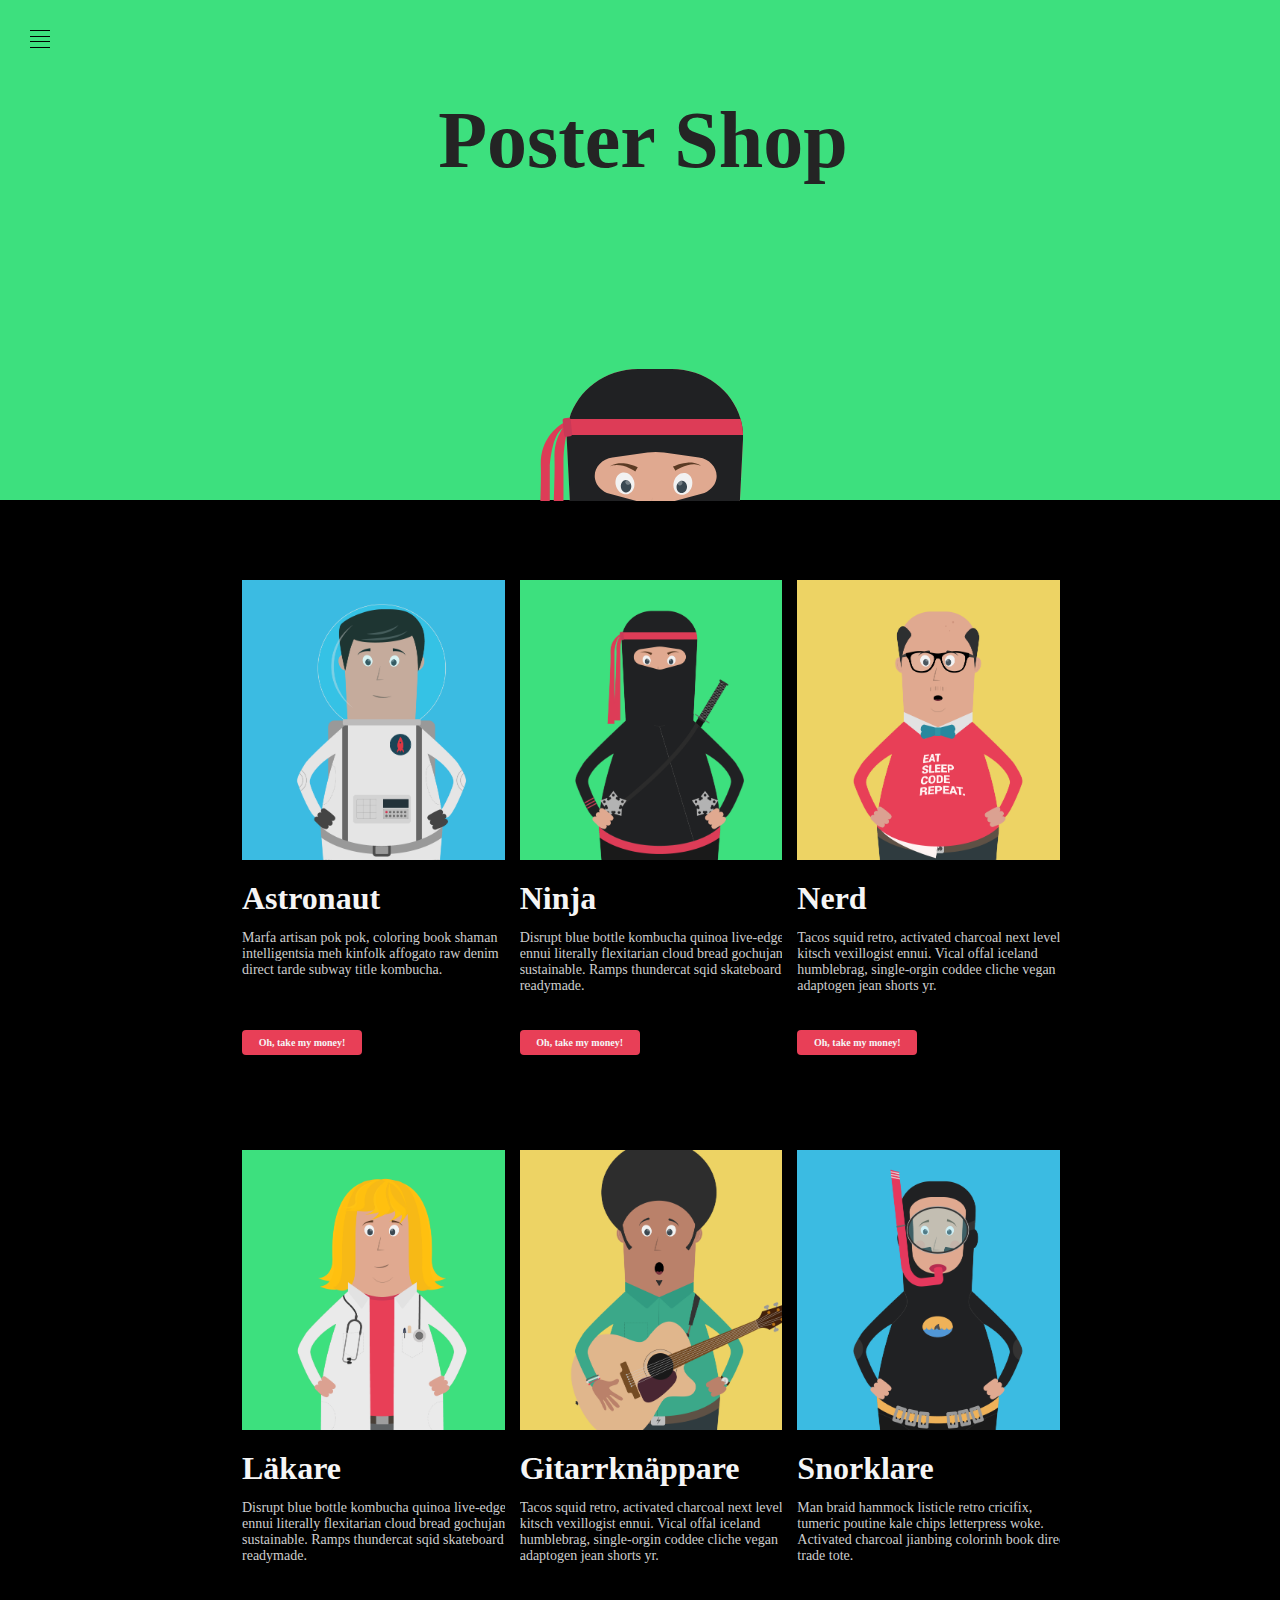
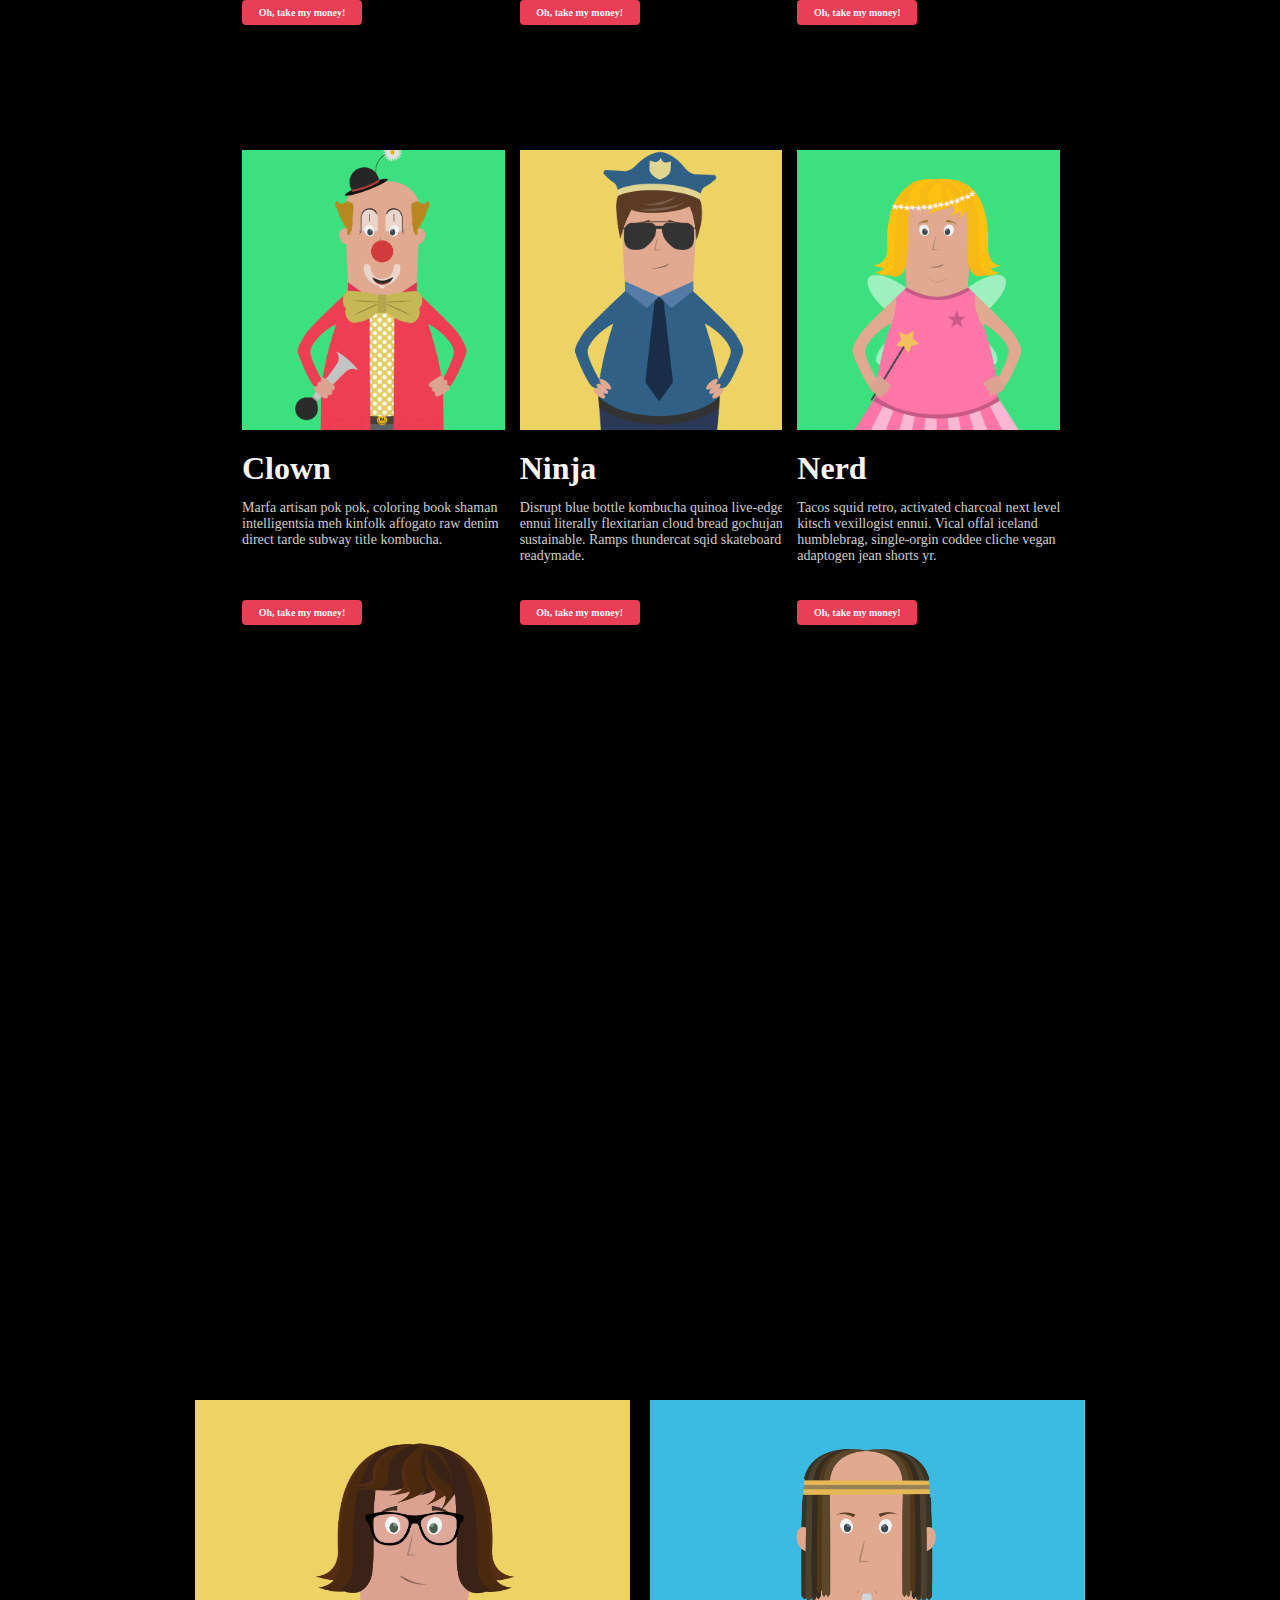
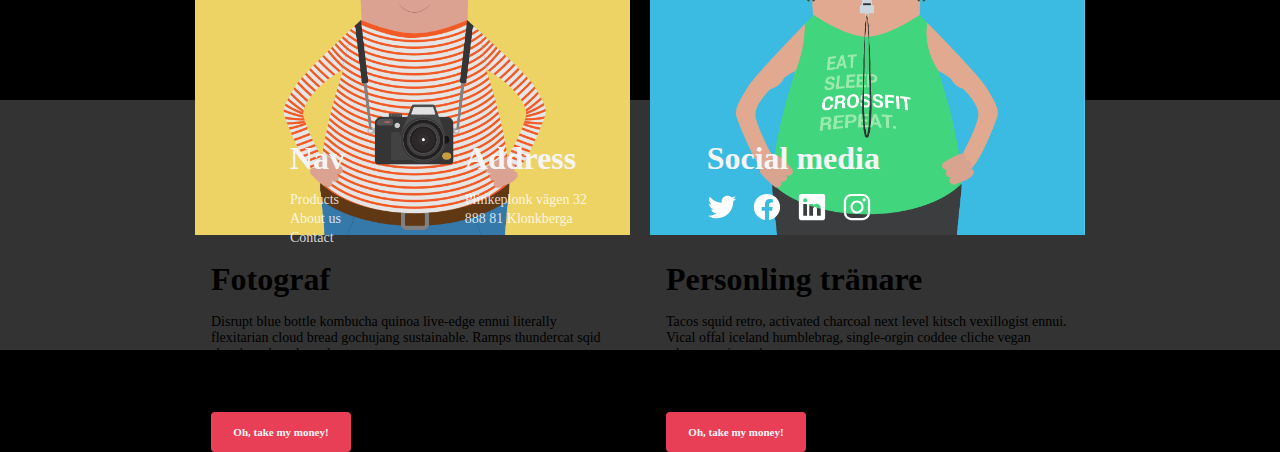
==== commit ad148252: "fix grid CSS for first part of body." ====
--- a/index.html
+++ b/index.html
@@ -30,8 +30,8 @@
       </nav>
 
       <div class="box2" h2>
-        <section class="poster">
-          <div class="post">
+        <div class="box2-1">
+          <div class="post1 p1">
             <img class="image" src="assets/char-1.png" alt="astronaut" />
 
             <h2>Astronaut</h2>
@@ -41,7 +41,7 @@
             </p>
             <button id="btn">Oh, take my money!</button>
           </div>
-          <div class="post">
+          <div class="post1 p2">
             <img class="image" src="assets/char-2.png" alt="ninja" />
             <h2>Ninja</h2>
             <p>
@@ -51,7 +51,7 @@
             </p>
             <button id="btn11">Oh, take my money!</button>
           </div>
-          <div class="post">
+          <div class="post1 p3">
             <img class="image" src="assets/char-3.png" alt="nerd" />
 
             <h2>Nerd</h2>
@@ -62,9 +62,9 @@
             </p>
             <button id="btn12">Oh, take my money!</button>
           </div>
-        </section>
-        <section class="poster1">
-          <div class="post">
+        </div>
+        <div class="box2-2">
+          <div class="post2 p21">
             <img class="image" src="assets/char-11.png" alt="lakare" />
 
             <h2>Läkare</h2>
@@ -75,7 +75,7 @@
             </p>
             <button id="btn2">Oh, take my money!</button>
           </div>
-          <div class="post">
+          <div class="post2 p22">
             <img class="image" src="assets/char-12.png" alt="guitar" />
 
             <h2>Gitarrknäppare</h2>
@@ -86,7 +86,7 @@
             </p>
             <button id="btn21">Oh, take my money!</button>
           </div>
-          <div class="post">
+          <div class="post2 p23">
             <img class="image" src="assets/char-4.png" alt="snorklare" />
 
             <h2>Snorklare</h2>
@@ -97,9 +97,9 @@
             </p>
             <button id="btn22">Oh, take my money!</button>
           </div>
-        </section>
-        <section class="poster2">
-          <div class="post">
+        </div>
+        <div class="box2-3">
+          <div class="post3 p31">
             <img class="image" src="assets/char-5.png" alt="clown" />
 
             <h2>Clown</h2>
@@ -109,7 +109,7 @@
             </p>
             <button id="btn3">Oh, take my money!</button>
           </div>
-          <div class="post">
+          <div class="post3 p32">
             <img class="image" src="assets/char-6.png" alt="ninja2" />
 
             <h2>Ninja</h2>
@@ -120,7 +120,7 @@
             </p>
             <button id="btn31">Oh, take my money!</button>
           </div>
-          <div class="post">
+          <div class="post3 p33">
             <img class="image" src="assets/char-8.png" alt="nerd2" />
 
             <h2>Nerd</h2>
@@ -131,7 +131,9 @@
             </p>
             <button id="btn32">Oh, take my money!</button>
           </div>
-        </section>
+    </div>
+    </div>
+     
         <section class="cards">
           <div class="card1">
             <img src="assets/char-7.png" class="boxImg" alt="foto" />
@@ -155,7 +157,8 @@
             </p>
             <button class="boxBtn" id="btnCard2">Oh, take my money!</button>
           </div>
-        </section>
+          </div>
+        </div>
       </div>
       <footer class="box3 h3">
         <div class="navcontent">
--- a/style.css
+++ b/style.css
@@ -65,7 +65,7 @@
   font-family: roboto;
 }
 .ninjaicon {
-  margin-inline: 85px;
+  margin-inline: 90px;
 }
 
 .navc .n2 {
@@ -81,13 +81,15 @@
   font-family: Roboto;
   color: #242424;
 }
-.content-holder {
-  display: flex;
-  flex-direction: column;
-  justify-content: center;
-  gap: 80px;
-}
-.poster {
+.box2 {
+  display: grid;
+  grid-row: 2;
+  grid-template-columns: 15% 70% 15%;
+  grid-template-rows: 600px 600px 600px;
+}
+.box2-1 {
+  display: grid;
+  grid-row: 1;
   margin-top: 80px;
 }
 button {
@@ -106,31 +108,95 @@
   white-space: nowrap;
   font-weight: 600;
   color: whitesmoke;
-  margin-top: 15px;
-}
-
-.poster,
-.poster1,
-.poster2 {
-  display: flex;
-  color: #fff;
-  gap: 30px;
-  justify-content: center;
-}
-.post {
-  display: flex;
-  font-family: roboto;
-  gap: 15px;
-  flex-direction: column;
+  margin-bottom: 100px;
+}
+
+.box2-1,
+.box2-2,
+.box2-3 {
+  display: grid;
+  grid-column: 2;
+  grid-template-columns: 33% 33% 33%;
+  grid-template-rows: 600px 600px 600px;
+  grid-column-gap: 15px;
+  margin-inline: 50px;
+}
+.box2-3 {
+  grid-row: 3;
+  grid-column: 2;
+}
+.box2-2 {
+  grid-row: 2;
+  grid-column: 2;
+}
+.post1 {
+  display: grid;
+  grid-template-rows: 300px 50px 100px 100px;
   max-width: 280px;
   overflow-x: hidden;
 }
-.post h2 {
+.p1 .image {
+  display: grid;
+  grid-row: 1;
+}
+.p1 h2 {
+  display: grid;
+  grid-row: 2;
+}
+.p1 button {
+  display: grid;
+  grid-row: 4;
+}
+
+.post2 {
+  display: grid;
+  grid-template-rows: 300px 50px 100px 100px;
+  max-width: 280px;
+  margin-top: 50px;
+  overflow-x: hidden;
+}
+.p21 .image {
+  display: grid;
+  grid-row: 1;
+}
+.p21 h2 {
+  display: grid;
+  grid-row: 2;
+}
+.p21 button {
+  display: grid;
+  grid-row: 4;
+  margin-bottom: 50px;
+}
+
+.post3 {
+  display: grid;
+  grid-template-rows: 300px 50px 100px 100px;
+  max-width: 280px;
+  overflow-x: hidden;
+  margin-top: 50px;
+}
+.p31 .image {
+  display: grid;
+  grid-row: 1;
+}
+.p31 h2 {
+  display: grid;
+  grid-row: 2;
+}
+.p31 button {
+  display: grid;
+  grid-row: 4;
+}
+
+h2 {
   font-size: 32px;
   color: whitesmoke;
-}
-.post p {
+  font-family: roboto;
+}
+p {
   color: #ffffffd0;
+  font-family: roboto;
   font-size: 14px;
 }
 .cards {
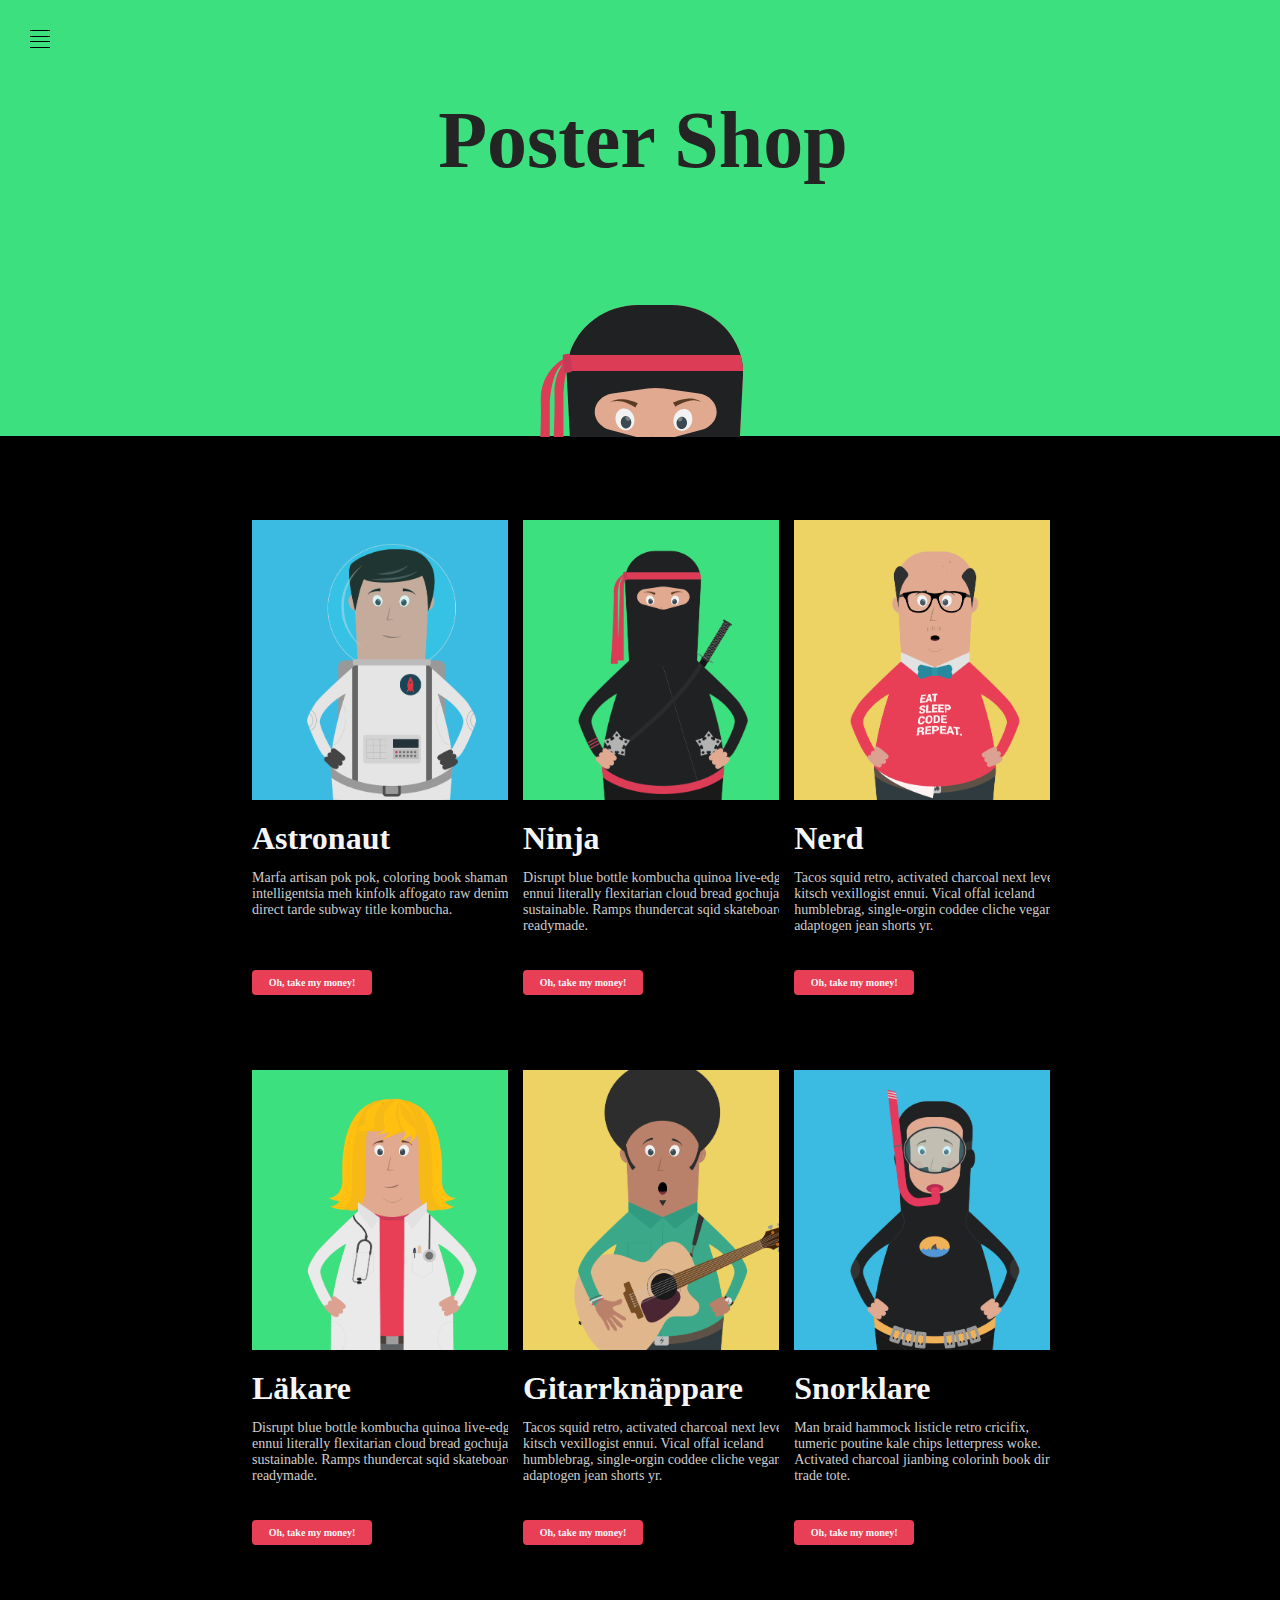
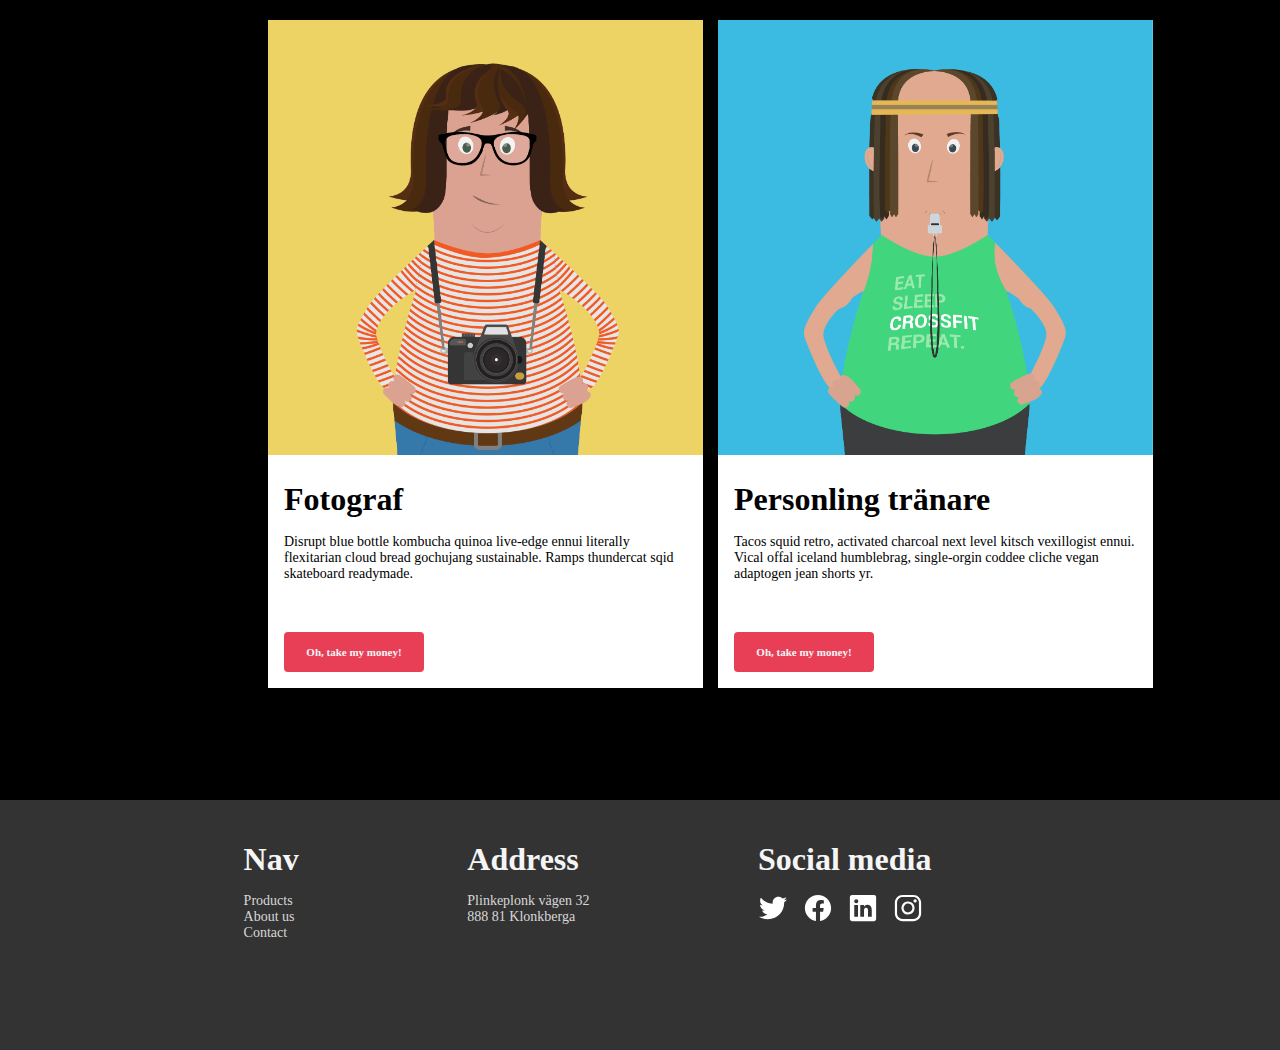
==== commit bf0e007d: "add grid to footer and body. Remove grid-gap" ====
--- a/index.html
+++ b/index.html
@@ -131,11 +131,11 @@
             </p>
             <button id="btn32">Oh, take my money!</button>
           </div>
-    </div>
-    </div>
+  
+    
      
-        <section class="cards">
-          <div class="card1">
+        <div class="box2-4">
+          <div class="card1 c1">
             <img src="assets/char-7.png" class="boxImg" alt="foto" />
 
             <h2>Fotograf</h2>
@@ -146,7 +146,7 @@
             </p>
             <button class="boxBtn" id="btnCard1">Oh, take my money!</button>
           </div>
-          <div class="card2">
+          <div class="card2 c2">
             <img src="assets/char-9.png" class="boxImg" alt="training" />
 
             <h2>Personling tränare</h2>
@@ -160,25 +160,26 @@
           </div>
         </div>
       </div>
+      </div>
       <footer class="box3 h3">
-        <div class="navcontent">
+        <div class="box3-1">
           <h2>Nav</h2>
-          <ul class="content-list">
+          <ul class="content-list t1">
             <li>Products</li>
             <li>About us</li>
             <li>Contact</li>
           </ul>
         </div>
-        <div class="navcontent">
+        <div class="box3-2">
           <h2>Address</h2>
-          <ul class="content-list">
+          <ul class="content-list t2">
             <li>Plinkeplonk vägen 32</li>
             <li>888 81 Klonkberga</li>
           </ul>
         </div>
-        <div class="navcontent">
+        <div class="box3-3">
           <h2>Social media</h2>
-          <ul class="social-media">
+          <ul class="content-list t3">
             <li><img src="assets/logo-twitter.svg" alt="logo-twitter" /></li>
             <li><img src="assets/logo-facebook.svg" alt="logo-facebook" /></li>
             <li><img src="assets/logo-linkedin.svg" alt="logo-linkedin" /></li>
--- a/style.css
+++ b/style.css
@@ -8,11 +8,12 @@
 }
 .page-container {
   display: grid;
-  grid-template-rows: 500px 2500px 300px;
+  grid-template-rows: 500px 1600px 300px;
 }
 .box1 {
   display: grid;
-  grid-template-rows: 20px 200px 200px;
+  grid-template-rows: 20px 400px;
+  height: 406px;
   padding: 30px;
   padding-bottom: 0;
   background-color: #3de07e;
@@ -22,9 +23,6 @@
   grid-column: 1;
   grid-row-gap: 2px;
   grid-template-columns: 2px 2px 2px;
-}
-.ninjaicon {
-  margin-top: 67px;
 }
 
 .line {
@@ -54,18 +52,17 @@
   display: grid;
   grid-column: 2;
   grid-row: 2;
-  grid-gap: 52px;
-  grid-template-rows: 200px 200px 200px;
-}
-.navc {
-  width: 100%;
-}
+  grid-gap: 15px;
+  grid-template-rows: 200px 200px;
+}
+
 .navc .n1 {
   grid-row: 1;
   font-family: roboto;
 }
 .ninjaicon {
   margin-inline: 90px;
+  margin-top: 40px;
 }
 
 .navc .n2 {
@@ -85,13 +82,9 @@
   display: grid;
   grid-row: 2;
   grid-template-columns: 15% 70% 15%;
-  grid-template-rows: 600px 600px 600px;
-}
-.box2-1 {
-  display: grid;
-  grid-row: 1;
-  margin-top: 80px;
-}
+  grid-template-rows: 570px 550px 570px 700px;
+}
+
 button {
   background-color: #e83f57;
   display: flex;
@@ -108,7 +101,6 @@
   white-space: nowrap;
   font-weight: 600;
   color: whitesmoke;
-  margin-bottom: 100px;
 }
 
 .box2-1,
@@ -117,9 +109,14 @@
   display: grid;
   grid-column: 2;
   grid-template-columns: 33% 33% 33%;
-  grid-template-rows: 600px 600px 600px;
   grid-column-gap: 15px;
-  margin-inline: 50px;
+  grid-row-gap: 0px;
+  margin-inline: 60px;
+}
+.box2-1 {
+  display: grid;
+  grid-row: 1;
+  margin-top: 20px;
 }
 .box2-3 {
   grid-row: 3;
@@ -129,32 +126,27 @@
   grid-row: 2;
   grid-column: 2;
 }
-.post1 {
-  display: grid;
-  grid-template-rows: 300px 50px 100px 100px;
+
+.p1 .image {
+  display: grid;
+  grid-row: 1;
+}
+.p1 h2 {
+  display: grid;
+  grid-row: 2;
+}
+.p1 button {
+  display: grid;
+  grid-row: 4;
+}
+.post1,
+.post2,
+.post3 {
+  display: grid;
+  grid-template-rows: 300px 50px 100px 50px;
   max-width: 280px;
   overflow-x: hidden;
 }
-.p1 .image {
-  display: grid;
-  grid-row: 1;
-}
-.p1 h2 {
-  display: grid;
-  grid-row: 2;
-}
-.p1 button {
-  display: grid;
-  grid-row: 4;
-}
-
-.post2 {
-  display: grid;
-  grid-template-rows: 300px 50px 100px 100px;
-  max-width: 280px;
-  margin-top: 50px;
-  overflow-x: hidden;
-}
 .p21 .image {
   display: grid;
   grid-row: 1;
@@ -166,16 +158,8 @@
 .p21 button {
   display: grid;
   grid-row: 4;
-  margin-bottom: 50px;
-}
-
-.post3 {
-  display: grid;
-  grid-template-rows: 300px 50px 100px 100px;
-  max-width: 280px;
-  overflow-x: hidden;
-  margin-top: 50px;
-}
+}
+
 .p31 .image {
   display: grid;
   grid-row: 1;
@@ -199,19 +183,24 @@
   font-family: roboto;
   font-size: 14px;
 }
-.cards {
-  display: flex;
-  gap: 20px;
-  justify-content: center;
-  margin-bottom: 80px;
+.box2-4 {
+  display: grid;
+  grid-row: 4;
+  grid-gap: 15px;
+  max-width: 500px;
+  max-height: 600px;
+  grid-template-columns: 1px 435px 435px 400px;
 }
 .card1 {
+  grid-column: 2;
+
   width: 435px;
   background-color: #fff;
 }
 
 .card2 {
-  width: 435px;
+  grid-column: 3;
+  max-width: 435px;
   background-color: #fff;
 }
 .card1 > h2,
@@ -244,37 +233,52 @@
   max-height: 280px;
 }
 .boxImg {
-  max-width: 100%;
+  max-width: 435px;
 }
 
 .box3 {
-  display: flex;
-  width: 100%;
+  display: grid;
+  grid-template-columns: 20%, 20%, 20%, 20%, 20%;
+  grid-template-rows: 1px 62px 40px 40px;
   background-color: #333;
   color: whitesmoke;
   height: 250px;
-  justify-content: space-between;
-}
-.navcontent {
+}
+.box3-1,
+.box3-2,
+.box3-3 {
   color: #fff;
   margin-top: 40px;
-  align-self: flex-start;
-}
-.navcontent:nth-child(1) {
-  margin-inline: 290px 0;
-}
-.navcontent:nth-child(3) {
-  margin-inline: 0px 400px;
-}
-.navcontent h2 {
+}
+
+.box3-1 h2,
+.box3-2 h2,
+.box3-3 h2 {
   font-size: 32px;
   font-family: roboto;
   margin-bottom: 15px;
+}
+.box3-1 {
+  display: grid;
+  grid-column: 2;
+  grid-row: 2;
+  margin-inline: 75px 0;
+}
+.box3-2 {
+  display: grid;
+  grid-column: 3;
+  grid-row: 2;
+}
+.box3-3 {
+  display: grid;
+  grid-column: 4;
+  grid-row: 2;
+  margin-inline: 0 180px;
 }
 ul {
   list-style: none;
 }
-.content-list {
+.t1 .t2 {
   display: flex;
   flex-direction: column;
   gap: 3px;
@@ -282,12 +286,13 @@
   text-decoration: none;
 }
 
-.content-list > li {
+.t1 > li,
+.t2 > li {
   font-size: 14px;
   color: #ffffffd0;
   font-family: roboto;
 }
-.social-media {
+.t3 {
   display: flex;
   gap: 15px;
 }
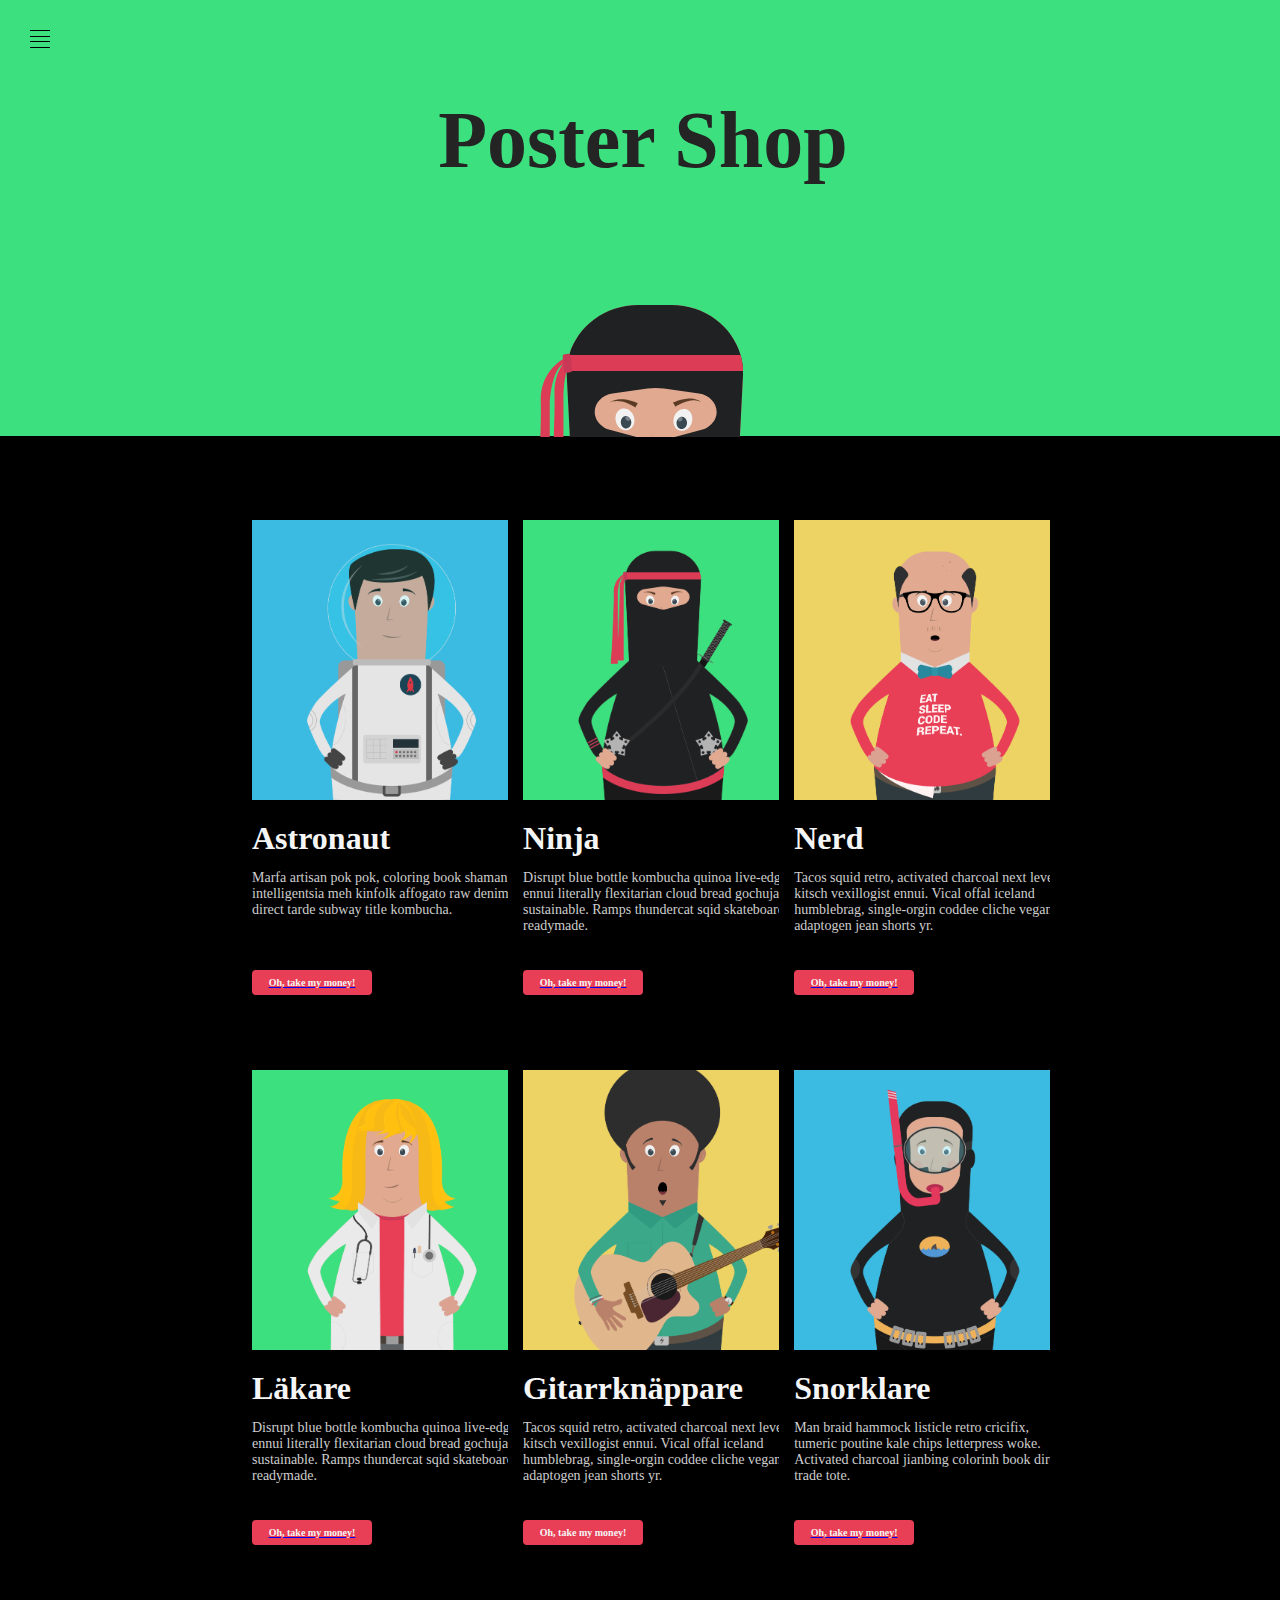
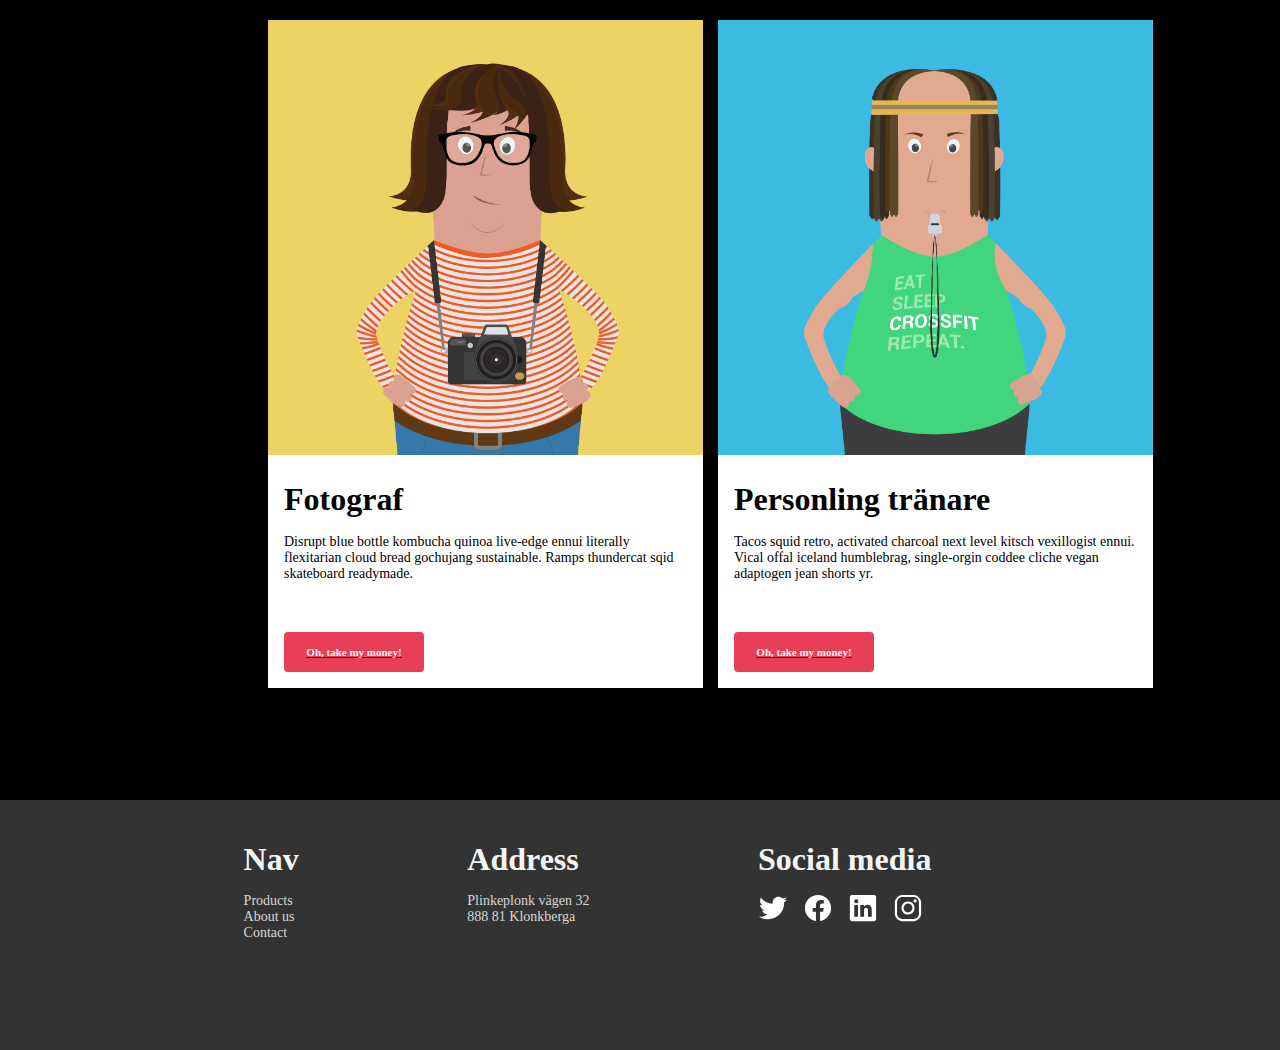
==== commit d1e9f06c: "add grid design for checkout page" ====
--- a/index.html
+++ b/index.html
@@ -39,7 +39,9 @@
               Marfa artisan pok pok, coloring book shaman intelligentsia meh
               kinfolk affogato raw denim direct tarde subway title kombucha.
             </p>
+            <a href="checkout.html">
             <button id="btn">Oh, take my money!</button>
+            </a>
           </div>
           <div class="post1 p2">
             <img class="image" src="assets/char-2.png" alt="ninja" />
@@ -49,7 +51,9 @@
               flexitarian cloud bread gochujang sustainable. Ramps thundercat
               sqid skateboard readymade.
             </p>
-            <button id="btn11">Oh, take my money!</button>
+            <a href="checkout.html">
+              <button id="btn11">Oh, take my money!</button>
+              </a>
           </div>
           <div class="post1 p3">
             <img class="image" src="assets/char-3.png" alt="nerd" />
@@ -60,7 +64,9 @@
               vexillogist ennui. Vical offal iceland humblebrag, single-orgin
               coddee cliche vegan adaptogen jean shorts yr.
             </p>
+            <a href="checkout.html">
             <button id="btn12">Oh, take my money!</button>
+            </a>
           </div>
         </div>
         <div class="box2-2">
@@ -73,7 +79,9 @@
               flexitarian cloud bread gochujang sustainable. Ramps thundercat
               sqid skateboard readymade.
             </p>
+             <a href="checkout.html">
             <button id="btn2">Oh, take my money!</button>
+            </a>
           </div>
           <div class="post2 p22">
             <img class="image" src="assets/char-12.png" alt="guitar" />
@@ -95,7 +103,9 @@
               chips letterpress woke. Activated charcoal jianbing colorinh book
               direct trade tote.
             </p>
+             <a href="checkout.html">
             <button id="btn22">Oh, take my money!</button>
+            </a>
           </div>
         </div>
         <div class="box2-3">
@@ -107,7 +117,9 @@
               Marfa artisan pok pok, coloring book shaman intelligentsia meh
               kinfolk affogato raw denim direct tarde subway title kombucha.
             </p>
+            <a href="checkout.html">
             <button id="btn3">Oh, take my money!</button>
+            </a>
           </div>
           <div class="post3 p32">
             <img class="image" src="assets/char-6.png" alt="ninja2" />
@@ -129,7 +141,9 @@
               vexillogist ennui. Vical offal iceland humblebrag, single-orgin
               coddee cliche vegan adaptogen jean shorts yr.
             </p>
+               <a href="checkout.html">
             <button id="btn32">Oh, take my money!</button>
+            </a>
           </div>
   
     
@@ -144,7 +158,9 @@
               flexitarian cloud bread gochujang sustainable. Ramps thundercat
               sqid skateboard readymade.
             </p>
+            <a href="checkout.html">
             <button class="boxBtn" id="btnCard1">Oh, take my money!</button>
+            </a>
           </div>
           <div class="card2 c2">
             <img src="assets/char-9.png" class="boxImg" alt="training" />
@@ -155,7 +171,9 @@
               vexillogist ennui. Vical offal iceland humblebrag, single-orgin
               coddee cliche vegan adaptogen jean shorts yr.
             </p>
+               <a href="checkout.html">
             <button class="boxBtn" id="btnCard2">Oh, take my money!</button>
+            </a>
           </div>
           </div>
         </div>
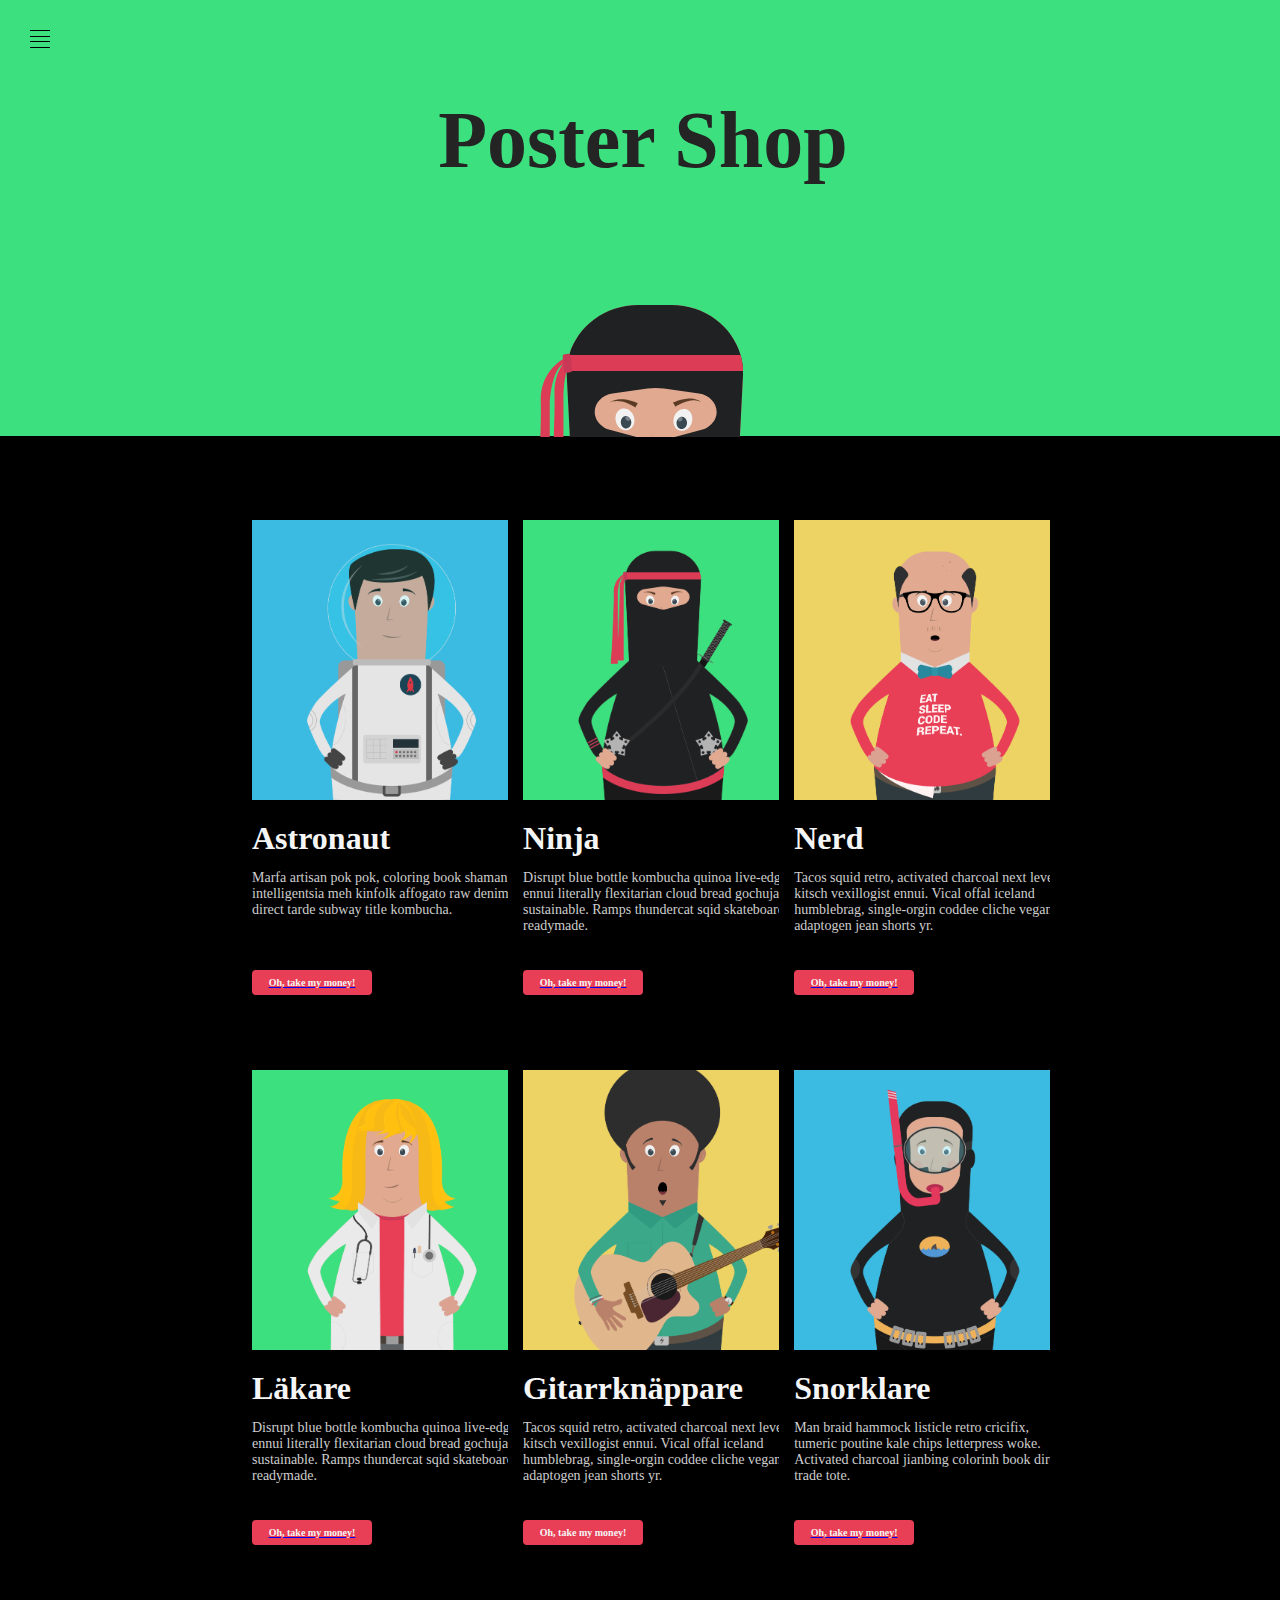
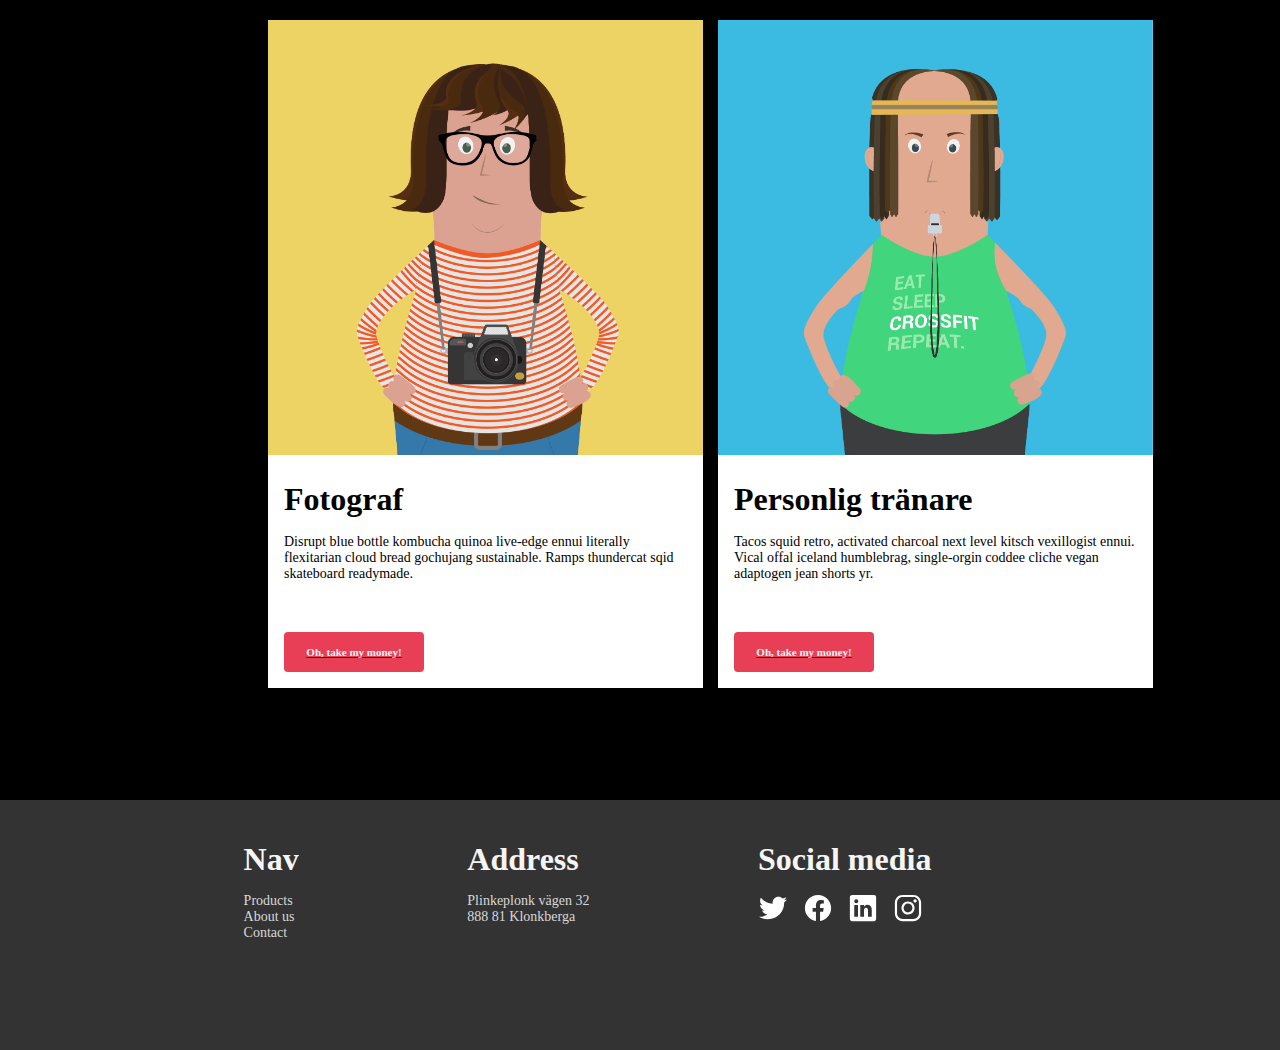
==== commit 4b82ff23: "add more grid style on checkout page" ====
--- a/index.html
+++ b/index.html
@@ -29,7 +29,7 @@
         </div>
       </nav>
 
-      <div class="box2" h2>
+      <div class="box2">
         <div class="box2-1">
           <div class="post1 p1">
             <img class="image" src="assets/char-1.png" alt="astronaut" />
@@ -165,7 +165,7 @@
           <div class="card2 c2">
             <img src="assets/char-9.png" class="boxImg" alt="training" />
 
-            <h2>Personling tränare</h2>
+            <h2>Personlig tränare</h2>
             <p>
               Tacos squid retro, activated charcoal next level kitsch
               vexillogist ennui. Vical offal iceland humblebrag, single-orgin
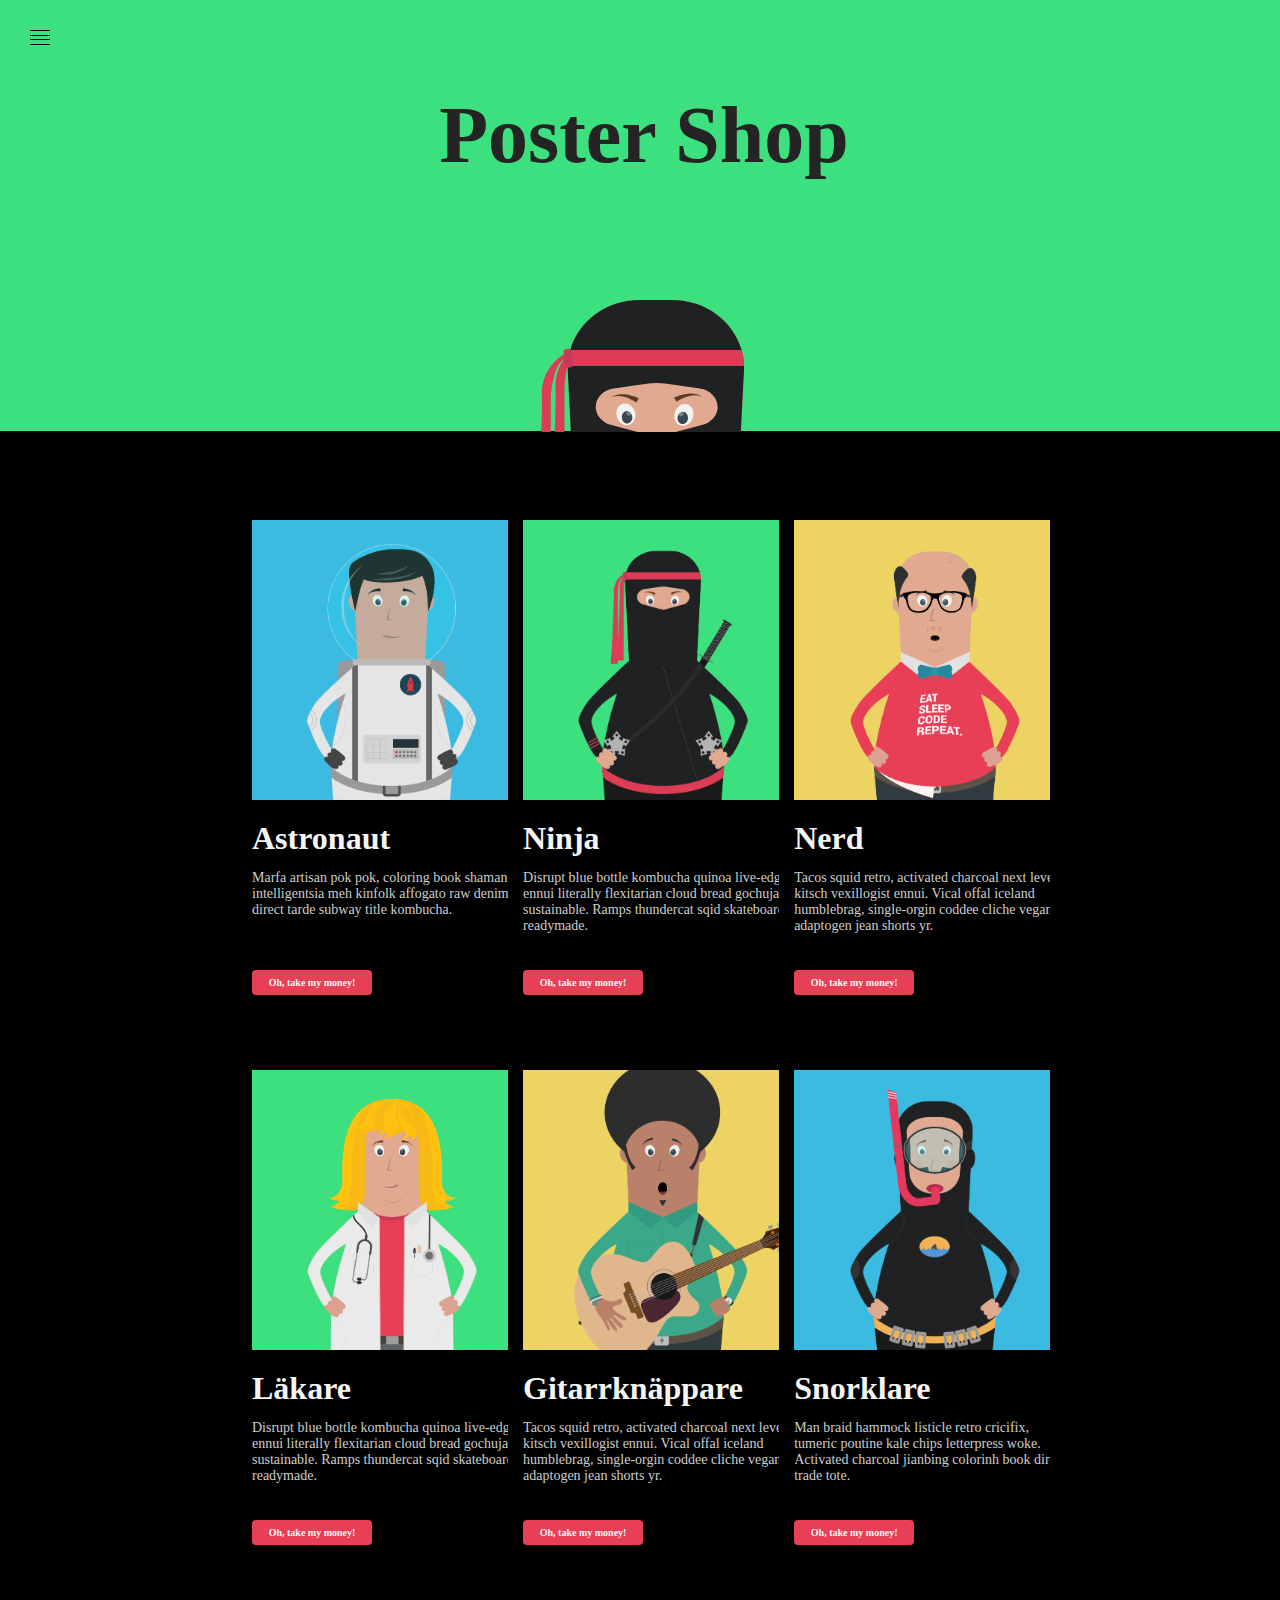
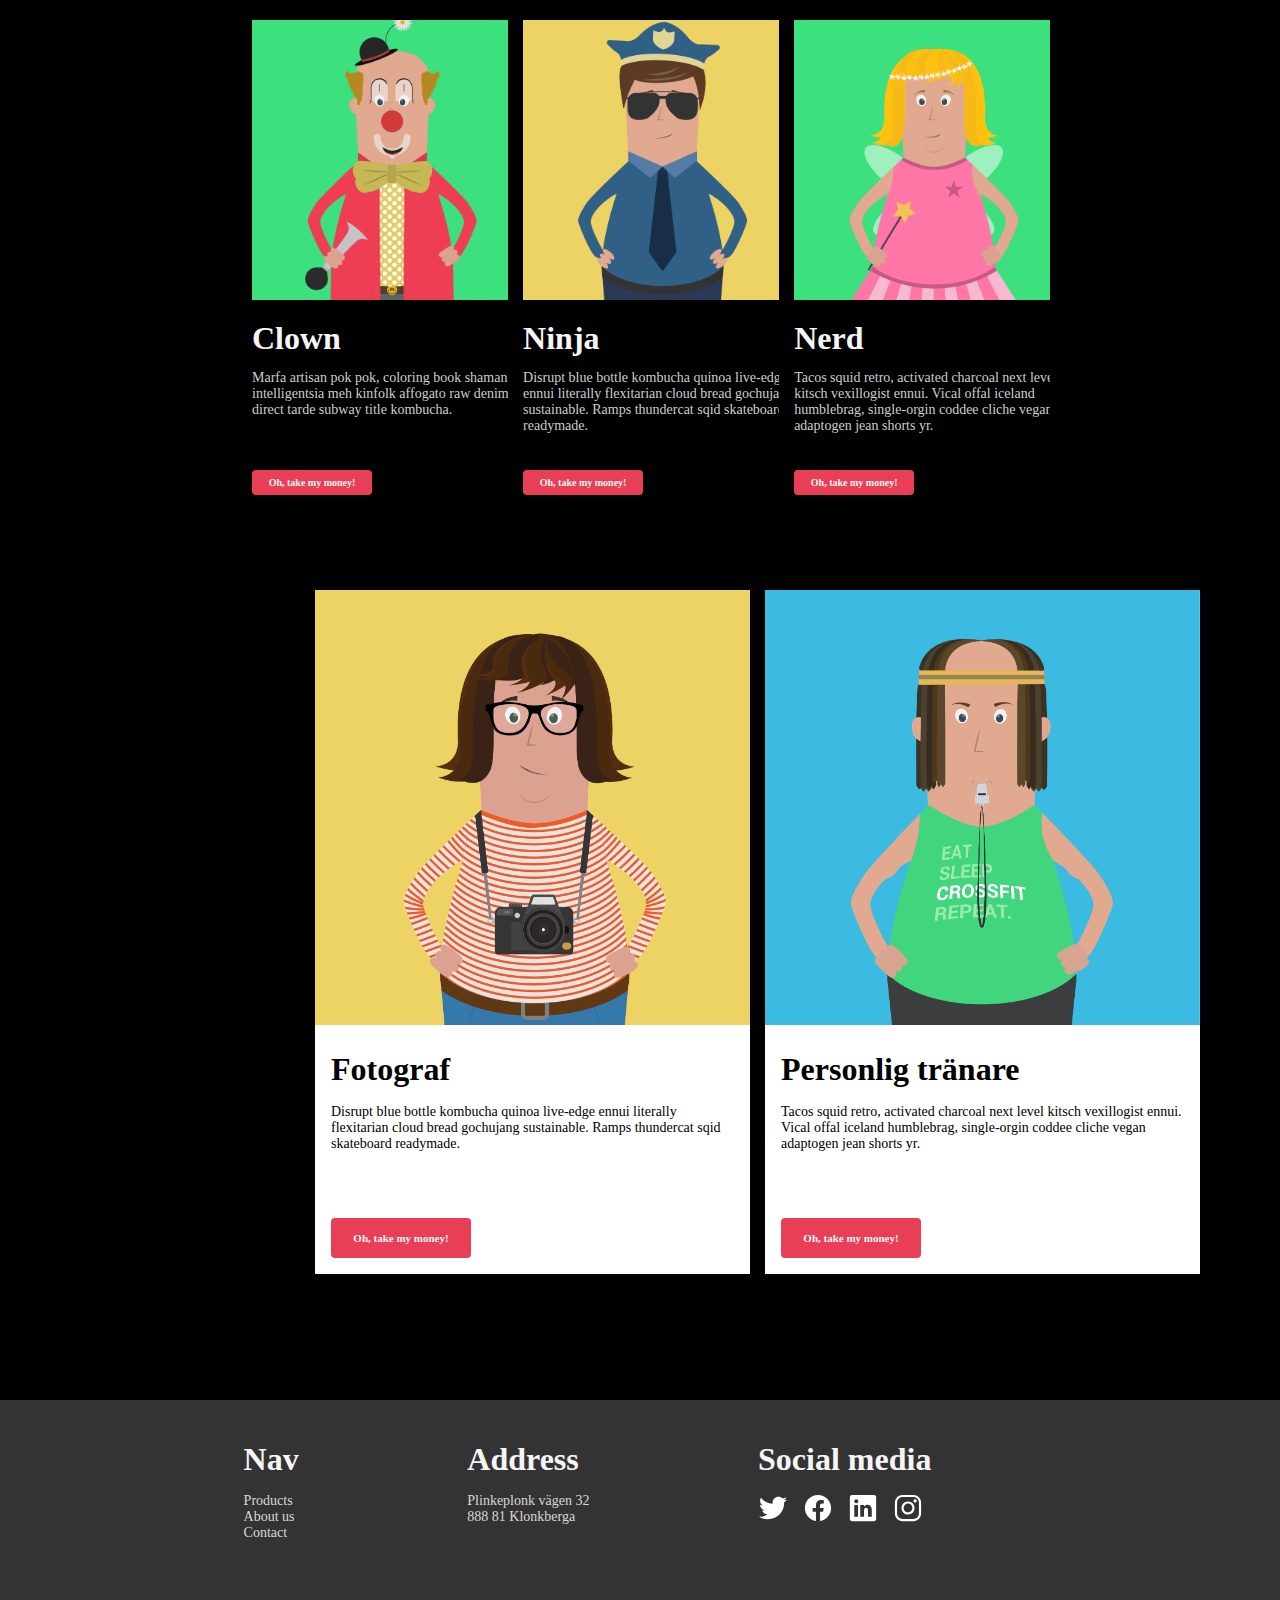
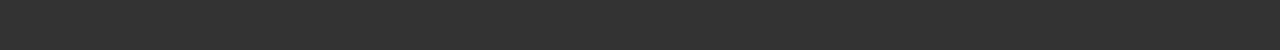
==== commit ea458901: "fix html end tags, remove unused classes and styles" ====
--- a/index.html
+++ b/index.html
@@ -8,7 +8,7 @@
   </head>
   <body>
     <div class="page-container">
-      <nav class="box1 h1">
+      <nav class="box1">
         <div class="box1-1">
           <div class="line l1"></div>
           <div class="line l2"></div>
@@ -16,10 +16,10 @@
           <div class="line l4"></div>
         </div>
         <div class="box1-2">
-          <div class="navc n1">
+          <div>
             <h1>Poster Shop</h1>
           </div>
-          <div class="navc n2">
+          <div>
             <img
               class="image ninjaicon"
               src="assets/ninjahead.svg"
@@ -31,7 +31,7 @@
 
       <div class="box2">
         <div class="box2-1">
-          <div class="post1 p1">
+          <div class="post1">
             <img class="image" src="assets/char-1.png" alt="astronaut" />
 
             <h2>Astronaut</h2>
@@ -43,7 +43,7 @@
             <button id="btn">Oh, take my money!</button>
             </a>
           </div>
-          <div class="post1 p2">
+          <div class="post1">
             <img class="image" src="assets/char-2.png" alt="ninja" />
             <h2>Ninja</h2>
             <p>
@@ -55,7 +55,7 @@
               <button id="btn11">Oh, take my money!</button>
               </a>
           </div>
-          <div class="post1 p3">
+          <div class="post1">
             <img class="image" src="assets/char-3.png" alt="nerd" />
 
             <h2>Nerd</h2>
@@ -70,7 +70,7 @@
           </div>
         </div>
         <div class="box2-2">
-          <div class="post2 p21">
+          <div class="post2">
             <img class="image" src="assets/char-11.png" alt="lakare" />
 
             <h2>Läkare</h2>
@@ -83,7 +83,7 @@
             <button id="btn2">Oh, take my money!</button>
             </a>
           </div>
-          <div class="post2 p22">
+          <div class="post2">
             <img class="image" src="assets/char-12.png" alt="guitar" />
 
             <h2>Gitarrknäppare</h2>
@@ -94,7 +94,7 @@
             </p>
             <button id="btn21">Oh, take my money!</button>
           </div>
-          <div class="post2 p23">
+          <div class="post2">
             <img class="image" src="assets/char-4.png" alt="snorklare" />
 
             <h2>Snorklare</h2>
@@ -109,7 +109,7 @@
           </div>
         </div>
         <div class="box2-3">
-          <div class="post3 p31">
+          <div class="post3">
             <img class="image" src="assets/char-5.png" alt="clown" />
 
             <h2>Clown</h2>
@@ -121,7 +121,7 @@
             <button id="btn3">Oh, take my money!</button>
             </a>
           </div>
-          <div class="post3 p32">
+          <div class="post3">
             <img class="image" src="assets/char-6.png" alt="ninja2" />
 
             <h2>Ninja</h2>
@@ -132,7 +132,7 @@
             </p>
             <button id="btn31">Oh, take my money!</button>
           </div>
-          <div class="post3 p33">
+          <div class="post3">
             <img class="image" src="assets/char-8.png" alt="nerd2" />
 
             <h2>Nerd</h2>
@@ -144,6 +144,7 @@
                <a href="checkout.html">
             <button id="btn32">Oh, take my money!</button>
             </a>
+          </div>
           </div>
   
     
@@ -177,7 +178,6 @@
           </div>
           </div>
         </div>
-      </div>
       </div>
       <footer class="box3 h3">
         <div class="box3-1">
--- a/style.css
+++ b/style.css
@@ -12,17 +12,16 @@
 }
 .box1 {
   display: grid;
-  grid-template-rows: 20px 400px;
-  height: 406px;
+  grid-template-rows: 15px 400px;
+  height: 401px;
   padding: 30px;
   padding-bottom: 0;
   background-color: #3de07e;
 }
 .box1-1 {
   display: grid;
-  grid-column: 1;
-  grid-row-gap: 2px;
-  grid-template-columns: 2px 2px 2px;
+  grid-row-gap: 3px;
+  grid-template-columns: 2px 2px 2px 2px;
 }
 
 .line {
@@ -33,19 +32,15 @@
   border-top: 1.5px solid #000;
 }
 .l1 {
-  grid-column: 1 / span 2;
   grid-row: 1;
 }
 .l2 {
-  grid-column: 1 / span 2;
   grid-row: 2;
 }
 .l3 {
-  grid-column: 1 / span 2;
   grid-row: 3;
 }
 .l4 {
-  grid-column: 1 / span 2;
   grid-row: 4;
 }
 .box1-2 {
@@ -56,48 +51,31 @@
   grid-template-rows: 200px 200px;
 }
 
-.navc .n1 {
-  grid-row: 1;
-  font-family: roboto;
-}
 .ninjaicon {
   margin-inline: 90px;
   margin-top: 40px;
 }
 
-.navc .n2 {
-  grid-row: 3;
-  font-family: roboto;
-}
-
 h1 {
   font-size: 80px;
-  white-space: nowrap;
-  align-self: center;
   margin-top: 45px;
   font-family: Roboto;
   color: #242424;
 }
 .box2 {
   display: grid;
-  grid-row: 2;
   grid-template-columns: 15% 70% 15%;
   grid-template-rows: 570px 550px 570px 700px;
 }
 
 button {
   background-color: #e83f57;
-  display: flex;
-  align-items: center;
-  justify-content: center;
   border-color: transparent;
-  text-align: center;
   border-radius: 4px;
   font-family: roboto;
   height: 25px;
   width: 120px;
   font-size: 10px;
-  padding-inline: 25px 25px;
   white-space: nowrap;
   font-weight: 600;
   color: whitesmoke;
@@ -127,18 +105,6 @@
   grid-column: 2;
 }
 
-.p1 .image {
-  display: grid;
-  grid-row: 1;
-}
-.p1 h2 {
-  display: grid;
-  grid-row: 2;
-}
-.p1 button {
-  display: grid;
-  grid-row: 4;
-}
 .post1,
 .post2,
 .post3 {
@@ -146,31 +112,6 @@
   grid-template-rows: 300px 50px 100px 50px;
   max-width: 280px;
   overflow-x: hidden;
-}
-.p21 .image {
-  display: grid;
-  grid-row: 1;
-}
-.p21 h2 {
-  display: grid;
-  grid-row: 2;
-}
-.p21 button {
-  display: grid;
-  grid-row: 4;
-}
-
-.p31 .image {
-  display: grid;
-  grid-row: 1;
-}
-.p31 h2 {
-  display: grid;
-  grid-row: 2;
-}
-.p31 button {
-  display: grid;
-  grid-row: 4;
 }
 
 h2 {
@@ -189,11 +130,10 @@
   grid-gap: 15px;
   max-width: 500px;
   max-height: 600px;
-  grid-template-columns: 1px 435px 435px 400px;
+  grid-template-columns: 300px 435px 435px 300px;
 }
 .card1 {
   grid-column: 2;
-
   width: 435px;
   background-color: #fff;
 }
@@ -224,7 +164,6 @@
   margin: 16px;
   height: 40px;
   font-size: 11px;
-  padding-inline: 55px 55px;
   width: 140px;
 }
 
@@ -238,11 +177,11 @@
 
 .box3 {
   display: grid;
-  grid-template-columns: 20%, 20%, 20%, 20%, 20%;
   grid-template-rows: 1px 62px 40px 40px;
   background-color: #333;
   color: whitesmoke;
   height: 250px;
+    margin-top: 600px;
 }
 .box3-1,
 .box3-2,
